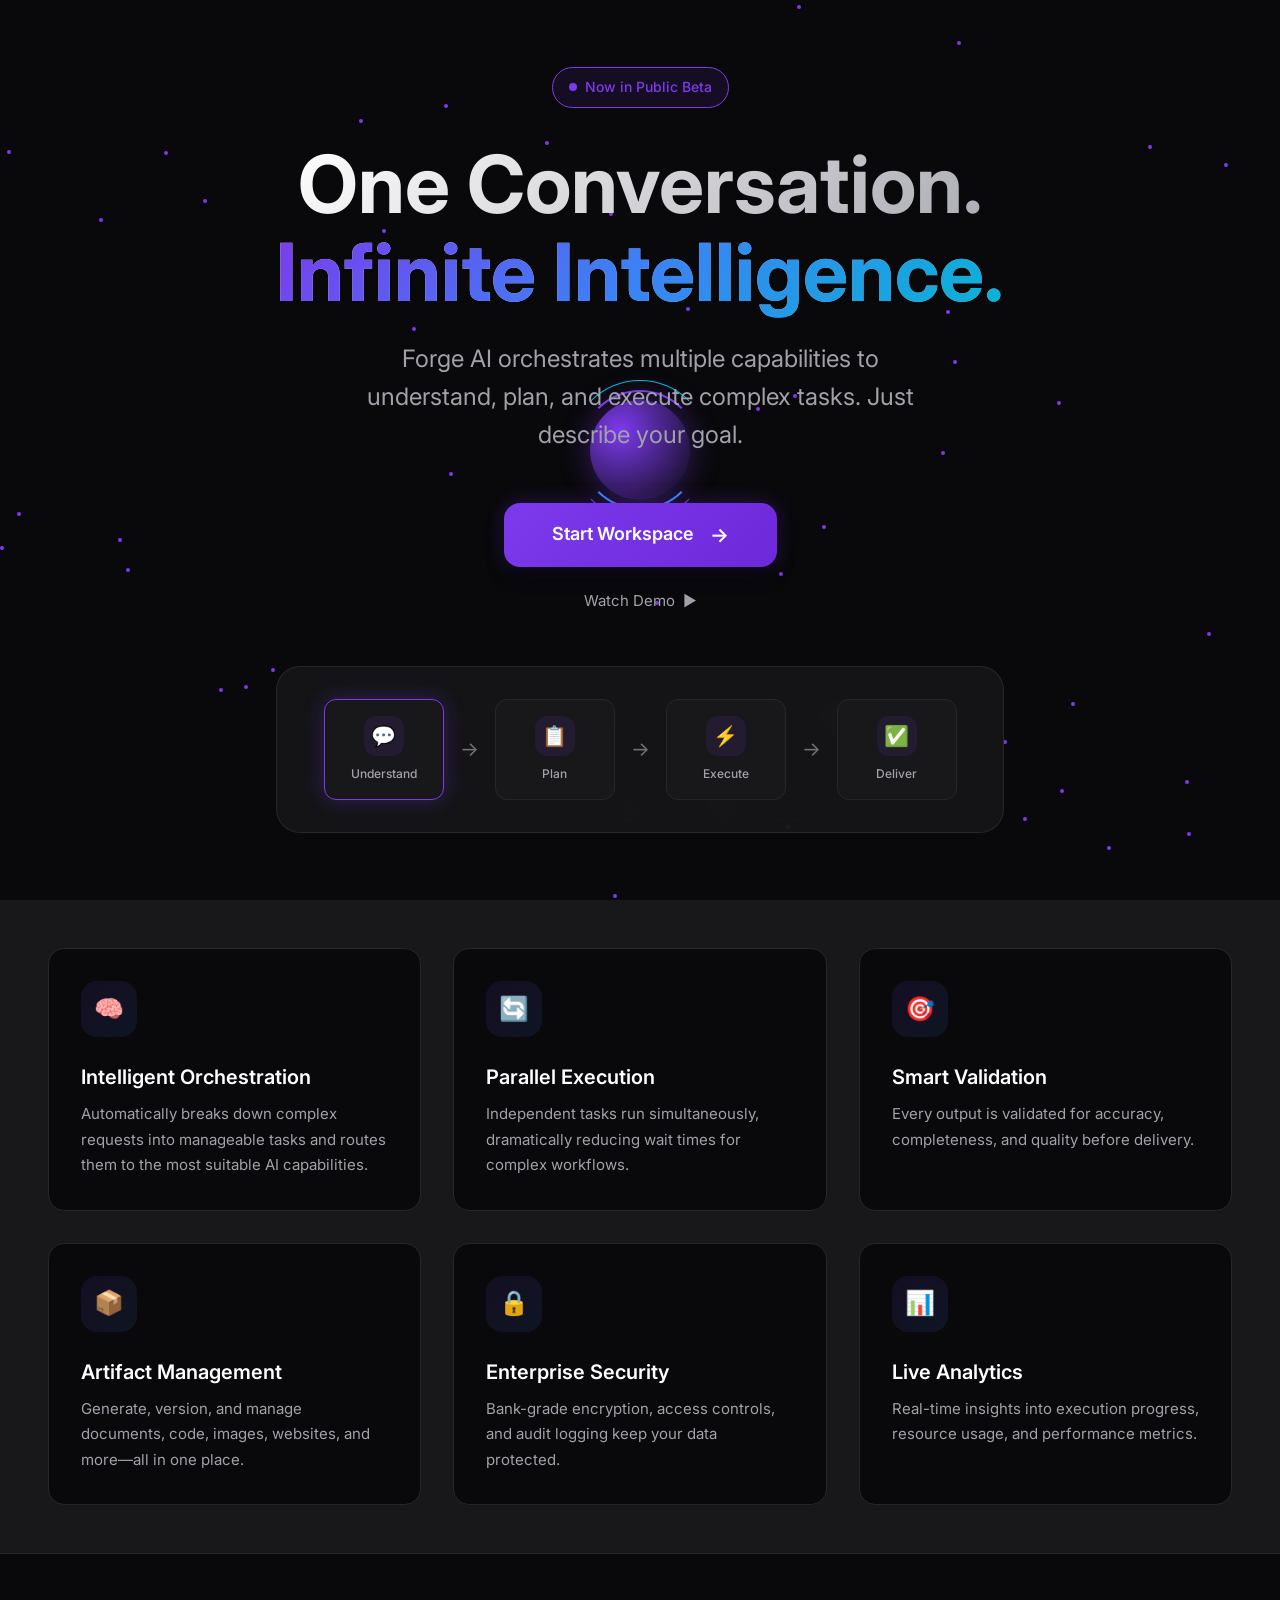
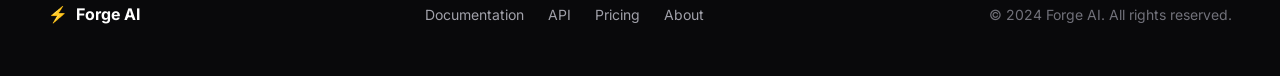
==== index.html @ 8b19b22b "**Initialize Forge AI Frontend Architecture** * Set up complete frontend architecture with modular C" ====
<!DOCTYPE html>
<html lang="en">
<head>
    <meta charset="UTF-8">
    <meta name="viewport" content="width=device-width, initial-scale=1.0">
    <title>Forge AI - One Conversation. Infinite Intelligence.</title>
    <link rel="preconnect" href="https://fonts.googleapis.com">
    <link rel="preconnect" href="https://fonts.gstatic.com" crossorigin>
    <link href="https://fonts.googleapis.com/css2?family=Inter:wght@400;500;600;700&family=JetBrains+Mono:wght@400;500&display=swap" rel="stylesheet">
    <link rel="stylesheet" href="assets/css/variables.css">
    <link rel="stylesheet" href="assets/css/reset.css">
    <link rel="stylesheet" href="assets/css/layout.css">
    <link rel="stylesheet" href="assets/css/animations.css">
    <link rel="stylesheet" href="assets/css/themes.css">
    <style>
        /* Landing Page Specific Styles */
        .landing-page {
            min-height: 100vh;
            overflow-x: hidden;
        }

        /* Hero Section */
        .hero {
            position: relative;
            min-height: 100vh;
            display: flex;
            flex-direction: column;
            align-items: center;
            justify-content: center;
            padding: var(--spacing-2xl);
            text-align: center;
        }

        .hero-bg {
            position: absolute;
            inset: 0;
            overflow: hidden;
            pointer-events: none;
        }

        .hero-particles {
            position: absolute;
            inset: 0;
        }

        .hero-orb {
            position: absolute;
            top: 50%;
            left: 50%;
            transform: translate(-50%, -50%);
        }

        .hero-content {
            position: relative;
            z-index: 10;
            max-width: 900px;
        }

        .hero-badge {
            display: inline-flex;
            align-items: center;
            gap: var(--spacing-sm);
            padding: var(--spacing-sm) var(--spacing-md);
            background: var(--primary-light);
            border: 1px solid var(--primary);
            border-radius: var(--radius-full);
            font-size: 0.875rem;
            font-weight: 500;
            color: var(--primary);
            margin-bottom: var(--spacing-xl);
            animation: fadeInDown var(--transition-slow) ease;
        }

        .hero-badge-dot {
            width: 8px;
            height: 8px;
            border-radius: var(--radius-full);
            background: var(--primary);
            animation: pulse 2s infinite;
        }

        .hero-title {
            font-size: clamp(2.5rem, 8vw, 5rem);
            font-weight: 700;
            line-height: 1.1;
            margin-bottom: var(--spacing-lg);
            background: linear-gradient(135deg, var(--text-primary) 0%, var(--text-secondary) 100%);
            -webkit-background-clip: text;
            -webkit-text-fill-color: transparent;
            background-clip: text;
            animation: fadeInUp var(--transition-slow) ease 0.2s backwards;
        }

        .hero-title-highlight {
            background: linear-gradient(135deg, var(--primary), var(--secondary), var(--accent));
            -webkit-background-clip: text;
            -webkit-text-fill-color: transparent;
            background-clip: text;
        }

        .hero-subtitle {
            font-size: clamp(1.125rem, 2vw, 1.5rem);
            color: var(--text-secondary);
            max-width: 600px;
            margin: 0 auto var(--spacing-2xl);
            animation: fadeInUp var(--transition-slow) ease 0.4s backwards;
        }

        .hero-cta {
            display: flex;
            flex-direction: column;
            align-items: center;
            gap: var(--spacing-md);
            animation: fadeInUp var(--transition-slow) ease 0.6s backwards;
        }

        .btn-hero {
            display: flex;
            align-items: center;
            gap: var(--spacing-md);
            padding: var(--spacing-md) var(--spacing-2xl);
            background: linear-gradient(135deg, var(--primary), var(--primary-hover));
            color: var(--text-primary);
            border-radius: var(--radius-xl);
            font-size: 1.125rem;
            font-weight: 600;
            transition: all var(--transition-base);
            box-shadow: var(--shadow-lg), var(--shadow-glow);
        }

        .btn-hero:hover {
            transform: translateY(-4px);
            box-shadow: var(--shadow-xl), 0 0 40px rgba(124, 58, 237, 0.5);
        }

        .btn-hero-icon {
            font-size: 1.25rem;
        }

        .btn-secondary-hero {
            display: flex;
            align-items: center;
            gap: var(--spacing-sm);
            padding: var(--spacing-sm) var(--spacing-lg);
            color: var(--text-secondary);
            font-size: 0.9375rem;
            transition: color var(--transition-fast);
        }

        .btn-secondary-hero:hover {
            color: var(--text-primary);
        }

        /* Orchestration Animation */
        .orchestration-demo {
            margin-top: var(--spacing-2xl);
            padding: var(--spacing-xl);
            background: var(--glass-bg);
            backdrop-filter: var(--glass-blur);
            border: 1px solid var(--glass-border);
            border-radius: var(--radius-2xl, 24px);
            animation: fadeInUp var(--transition-slow) ease 0.8s backwards;
        }

        .orchestration-steps {
            display: flex;
            align-items: center;
            justify-content: center;
            gap: var(--spacing-md);
            flex-wrap: wrap;
        }

        .orchestration-step {
            display: flex;
            flex-direction: column;
            align-items: center;
            gap: var(--spacing-sm);
            padding: var(--spacing-md) var(--spacing-lg);
            background: var(--bg-surface);
            border: 1px solid var(--border-color);
            border-radius: var(--radius-lg);
            min-width: 120px;
            transition: all var(--transition-base);
        }

        .orchestration-step.active {
            border-color: var(--primary);
            box-shadow: var(--shadow-glow);
        }

        .orchestration-step-icon {
            width: 40px;
            height: 40px;
            border-radius: var(--radius-lg);
            background: var(--primary-light);
            display: flex;
            align-items: center;
            justify-content: center;
            font-size: 1.25rem;
            color: var(--primary);
        }

        .orchestration-step-label {
            font-size: 0.75rem;
            font-weight: 500;
            color: var(--text-secondary);
        }

        .orchestration-arrow {
            color: var(--text-tertiary);
            font-size: 1.25rem;
        }

        /* Features Section */
        .features {
            padding: var(--spacing-2xl);
            background: var(--bg-surface);
        }

        .features-grid {
            max-width: 1400px;
            margin: 0 auto;
            display: grid;
            grid-template-columns: repeat(auto-fit, minmax(300px, 1fr));
            gap: var(--spacing-xl);
        }

        .feature-card {
            padding: var(--spacing-xl);
            background: var(--bg-primary);
            border: 1px solid var(--border-color);
            border-radius: var(--radius-xl);
            transition: all var(--transition-base);
        }

        .feature-card:hover {
            border-color: var(--primary);
            box-shadow: var(--shadow-glow);
            transform: translateY(-4px);
        }

        .feature-icon {
            width: 56px;
            height: 56px;
            border-radius: var(--radius-xl);
            background: linear-gradient(135deg, var(--primary-light), var(--secondary-light));
            display: flex;
            align-items: center;
            justify-content: center;
            font-size: 1.5rem;
            margin-bottom: var(--spacing-lg);
        }

        .feature-title {
            font-size: 1.25rem;
            font-weight: 600;
            color: var(--text-primary);
            margin-bottom: var(--spacing-sm);
        }

        .feature-desc {
            font-size: 0.9375rem;
            color: var(--text-secondary);
            line-height: 1.7;
        }

        /* Footer */
        .footer {
            padding: var(--spacing-2xl);
            border-top: 1px solid var(--border-color);
        }

        .footer-content {
            max-width: 1400px;
            margin: 0 auto;
            display: flex;
            align-items: center;
            justify-content: space-between;
        }

        .footer-logo {
            display: flex;
            align-items: center;
            gap: var(--spacing-sm);
            font-weight: 700;
            color: var(--text-primary);
        }

        .footer-links {
            display: flex;
            gap: var(--spacing-lg);
        }

        .footer-link {
            font-size: 0.875rem;
            color: var(--text-secondary);
            transition: color var(--transition-fast);
        }

        .footer-link:hover {
            color: var(--primary);
        }

        .footer-copyright {
            font-size: 0.875rem;
            color: var(--text-tertiary);
        }

        /* Responsive */
        @media (max-width: 768px) {
            .orchestration-steps {
                flex-direction: column;
            }

            .orchestration-arrow {
                transform: rotate(90deg);
            }

            .footer-content {
                flex-direction: column;
                gap: var(--spacing-lg);
                text-align: center;
            }
        }
    </style>
</head>
<body class="theme-dark accent-violet">
    <div class="landing-page">
        <!-- Hero Section -->
        <section class="hero">
            <div class="hero-bg">
                <div class="hero-particles" id="particles"></div>
                <div class="hero-orb ai-orb"></div>
            </div>

            <div class="hero-content">
                <div class="hero-badge">
                    <span class="hero-badge-dot"></span>
                    Now in Public Beta
                </div>

                <h1 class="hero-title">
                    One Conversation.<br>
                    <span class="hero-title-highlight">Infinite Intelligence.</span>
                </h1>

                <p class="hero-subtitle">
                    Forge AI orchestrates multiple capabilities to understand, plan, and execute complex tasks. Just describe your goal.
                </p>

                <div class="hero-cta">
                    <a href="workspace.html" class="btn-hero">
                        <span>Start Workspace</span>
                        <span class="btn-hero-icon">→</span>
                    </a>
                    <button class="btn-secondary-hero">
                        <span>Watch Demo</span>
                        <span>▶</span>
                    </button>
                </div>

                <!-- Live Orchestration Animation -->
                <div class="orchestration-demo">
                    <div class="orchestration-steps">
                        <div class="orchestration-step active">
                            <div class="orchestration-step-icon">💬</div>
                            <span class="orchestration-step-label">Understand</span>
                        </div>
                        <span class="orchestration-arrow">→</span>
                        <div class="orchestration-step">
                            <div class="orchestration-step-icon">📋</div>
                            <span class="orchestration-step-label">Plan</span>
                        </div>
                        <span class="orchestration-arrow">→</span>
                        <div class="orchestration-step">
                            <div class="orchestration-step-icon">⚡</div>
                            <span class="orchestration-step-label">Execute</span>
                        </div>
                        <span class="orchestration-arrow">→</span>
                        <div class="orchestration-step">
                            <div class="orchestration-step-icon">✅</div>
                            <span class="orchestration-step-label">Deliver</span>
                        </div>
                    </div>
                </div>
            </div>
        </section>

        <!-- Features Section -->
        <section class="features">
            <div class="features-grid">
                <div class="feature-card">
                    <div class="feature-icon">🧠</div>
                    <h3 class="feature-title">Intelligent Orchestration</h3>
                    <p class="feature-desc">
                        Automatically breaks down complex requests into manageable tasks and routes them to the most suitable AI capabilities.
                    </p>
                </div>

                <div class="feature-card">
                    <div class="feature-icon">🔄</div>
                    <h3 class="feature-title">Parallel Execution</h3>
                    <p class="feature-desc">
                        Independent tasks run simultaneously, dramatically reducing wait times for complex workflows.
                    </p>
                </div>

                <div class="feature-card">
                    <div class="feature-icon">🎯</div>
                    <h3 class="feature-title">Smart Validation</h3>
                    <p class="feature-desc">
                        Every output is validated for accuracy, completeness, and quality before delivery.
                    </p>
                </div>

                <div class="feature-card">
                    <div class="feature-icon">📦</div>
                    <h3 class="feature-title">Artifact Management</h3>
                    <p class="feature-desc">
                        Generate, version, and manage documents, code, images, websites, and more—all in one place.
                    </p>
                </div>

                <div class="feature-card">
                    <div class="feature-icon">🔒</div>
                    <h3 class="feature-title">Enterprise Security</h3>
                    <p class="feature-desc">
                        Bank-grade encryption, access controls, and audit logging keep your data protected.
                    </p>
                </div>

                <div class="feature-card">
                    <div class="feature-icon">📊</div>
                    <h3 class="feature-title">Live Analytics</h3>
                    <p class="feature-desc">
                        Real-time insights into execution progress, resource usage, and performance metrics.
                    </p>
                </div>
            </div>
        </section>

        <!-- Footer -->
        <footer class="footer">
            <div class="footer-content">
                <div class="footer-logo">
                    <div class="navbar-logo-icon">⚡</div>
                    <span>Forge AI</span>
                </div>
                <div class="footer-links">
                    <a href="#" class="footer-link">Documentation</a>
                    <a href="#" class="footer-link">API</a>
                    <a href="#" class="footer-link">Pricing</a>
                    <a href="#" class="footer-link">About</a>
                </div>
                <p class="footer-copyright">© 2024 Forge AI. All rights reserved.</p>
            </div>
        </footer>
    </div>

    <script src="assets/js/animations.js"></script>
    <script>
        // Initialize particle background
        function initParticles() {
            const container = document.getElementById('particles');
            const particleCount = 50;

            for (let i = 0; i < particleCount; i++) {
                const particle = document.createElement('div');
                particle.className = 'particle';
                particle.style.left = Math.random() * 100 + '%';
                particle.style.top = Math.random() * 100 + '%';
                particle.style.setProperty('--tx', (Math.random() - 0.5) * 200 + 'px');
                particle.style.setProperty('--ty', (Math.random() - 0.5) * 200 + 'px');
                particle.style.animationDelay = Math.random() * 10 + 's';
                particle.style.animationDuration = (10 + Math.random() * 10) + 's';
                container.appendChild(particle);
            }
        }

        // Animate orchestration steps
        function animateOrchestration() {
            const steps = document.querySelectorAll('.orchestration-step');
            let currentIndex = 0;

            setInterval(() => {
                steps.forEach((step, index) => {
                    step.classList.toggle('active', index === currentIndex);
                });
                currentIndex = (currentIndex + 1) % steps.length;
            }, 2000);
        }

        // Initialize on load
        document.addEventListener('DOMContentLoaded', () => {
            initParticles();
            animateOrchestration();
        });
    </script>
</body>
</html>
---- assets/css/variables.css ----
:root {
    /* Theme Colors */
    --bg-primary: #09090B;
    --bg-surface: #18181B;
    --bg-surface-hover: #27272A;
    
    /* Primary Colors */
    --primary: #7C3AED;
    --primary-hover: #6D28D9;
    --primary-light: rgba(124, 58, 237, 0.1);
    
    /* Secondary Colors */
    --secondary: #3B82F6;
    --secondary-hover: #2563EB;
    --secondary-light: rgba(59, 130, 246, 0.1);
    
    /* Accent Colors */
    --accent: #06B6D4;
    --accent-hover: #0891B2;
    --accent-light: rgba(6, 182, 212, 0.1);
    
    /* Status Colors */
    --success: #10B981;
    --success-light: rgba(16, 185, 129, 0.1);
    --warning: #FACC15;
    --warning-light: rgba(250, 204, 21, 0.1);
    --error: #EF4444;
    --error-light: rgba(239, 68, 68, 0.1);
    
    /* Text Colors */
    --text-primary: #FFFFFF;
    --text-secondary: #A1A1AA;
    --text-tertiary: #71717A;
    
    /* Border Colors */
    --border-color: #27272A;
    --border-light: rgba(255, 255, 255, 0.1);
    
    /* Glassmorphism */
    --glass-bg: rgba(24, 24, 27, 0.8);
    --glass-border: rgba(255, 255, 255, 0.08);
    --glass-blur: blur(12px);
    
    /* Shadows */
    --shadow-sm: 0 1px 2px rgba(0, 0, 0, 0.3);
    --shadow-md: 0 4px 6px rgba(0, 0, 0, 0.4);
    --shadow-lg: 0 10px 15px rgba(0, 0, 0, 0.5);
    --shadow-xl: 0 20px 25px rgba(0, 0, 0, 0.6);
    --shadow-glow: 0 0 20px rgba(124, 58, 237, 0.3);
    
    /* Spacing */
    --spacing-xs: 4px;
    --spacing-sm: 8px;
    --spacing-md: 16px;
    --spacing-lg: 24px;
    --spacing-xl: 32px;
    --spacing-2xl: 48px;
    
    /* Border Radius */
    --radius-sm: 4px;
    --radius-md: 8px;
    --radius-lg: 12px;
    --radius-xl: 16px;
    --radius-full: 9999px;
    
    /* Transitions */
    --transition-fast: 150ms ease;
    --transition-base: 250ms ease;
    --transition-slow: 400ms ease;
    
    /* Z-index layers */
    --z-dropdown: 100;
    --z-sticky: 200;
    --z-modal: 300;
    --z-tooltip: 400;
    --z-notification: 500;
}
---- assets/css/layout.css ----
/* Layout Utilities */

.container {
    max-width: 1400px;
    margin: 0 auto;
    padding: 0 var(--spacing-lg);
}

.container-fluid {
    width: 100%;
    padding: 0 var(--spacing-lg);
}

/* Flexbox Utilities */
.flex {
    display: flex;
}

.flex-col {
    flex-direction: column;
}

.flex-row {
    flex-direction: row;
}

.items-center {
    align-items: center;
}

.items-start {
    align-items: flex-start;
}

.items-end {
    align-items: flex-end;
}

.justify-center {
    justify-content: center;
}

.justify-between {
    justify-content: space-between;
}

.justify-start {
    justify-content: flex-start;
}

.justify-end {
    justify-content: flex-end;
}

.gap-sm {
    gap: var(--spacing-sm);
}

.gap-md {
    gap: var(--spacing-md);
}

.gap-lg {
    gap: var(--spacing-lg);
}

.gap-xl {
    gap: var(--spacing-xl);
}

/* Grid Utilities */
.grid {
    display: grid;
}

.grid-cols-2 {
    grid-template-columns: repeat(2, 1fr);
}

.grid-cols-3 {
    grid-template-columns: repeat(3, 1fr);
}

.grid-cols-4 {
    grid-template-columns: repeat(4, 1fr);
}

/* Spacing Utilities */
.p-sm {
    padding: var(--spacing-sm);
}

.p-md {
    padding: var(--spacing-md);
}

.p-lg {
    padding: var(--spacing-lg);
}

.p-xl {
    padding: var(--spacing-xl);
}

.m-sm {
    margin: var(--spacing-sm);
}

.m-md {
    margin: var(--spacing-md);
}

.m-lg {
    margin: var(--spacing-lg);
}

.m-xl {
    margin: var(--spacing-xl);
}

/* Width Utilities */
.w-full {
    width: 100%;
}

.w-auto {
    width: auto;
}

/* Height Utilities */
.h-full {
    height: 100%;
}

.h-screen {
    height: 100vh;
}

/* Text Utilities */
.text-center {
    text-align: center;
}

.text-left {
    text-align: left;
}

.text-right {
    text-align: right;
}

.text-sm {
    font-size: 0.875rem;
}

.text-base {
    font-size: 1rem;
}

.text-lg {
    font-size: 1.125rem;
}

.text-xl {
    font-size: 1.25rem;
}

.text-2xl {
    font-size: 1.5rem;
}

.text-3xl {
    font-size: 2rem;
}

.font-normal {
    font-weight: 400;
}

.font-medium {
    font-weight: 500;
}

.font-semibold {
    font-weight: 600;
}

.font-bold {
    font-weight: 700;
}

/* Color Utilities */
.text-primary {
    color: var(--text-primary);
}

.text-secondary {
    color: var(--text-secondary);
}

.text-tertiary {
    color: var(--text-tertiary);
}

.text-success {
    color: var(--success);
}

.text-warning {
    color: var(--warning);
}

.text-error {
    color: var(--error);
}

/* Background Utilities */
.bg-primary {
    background-color: var(--bg-primary);
}

.bg-surface {
    background-color: var(--bg-surface);
}

.bg-surface-hover {
    background-color: var(--bg-surface-hover);
}

/* Visibility */
.hidden {
    display: none !important;
}

.visible {
    visibility: visible;
}

.invisible {
    visibility: hidden;
}

/* Overflow */
.overflow-hidden {
    overflow: hidden;
}

.overflow-auto {
    overflow: auto;
}

.overflow-scroll {
    overflow: scroll;
}

/* Position */
.relative {
    position: relative;
}

.absolute {
    position: absolute;
}

.fixed {
    position: fixed;
}

.sticky {
    position: sticky;
}

/* Z-index */
.z-10 {
    z-index: 10;
}

.z-20 {
    z-index: 20;
}

.z-30 {
    z-index: 30;
}
---- assets/css/animations.css ----
/* Animations and Keyframes */

/* Fade In */
@keyframes fadeIn {
    from {
        opacity: 0;
    }
    to {
        opacity: 1;
    }
}

.fade-in {
    animation: fadeIn var(--transition-base) ease;
}

/* Fade In Up */
@keyframes fadeInUp {
    from {
        opacity: 0;
        transform: translateY(20px);
    }
    to {
        opacity: 1;
        transform: translateY(0);
    }
}

.fade-in-up {
    animation: fadeInUp var(--transition-slow) ease;
}

/* Fade In Down */
@keyframes fadeInDown {
    from {
        opacity: 0;
        transform: translateY(-20px);
    }
    to {
        opacity: 1;
        transform: translateY(0);
    }
}

.fade-in-down {
    animation: fadeInDown var(--transition-slow) ease;
}

/* Slide In Left */
@keyframes slideInLeft {
    from {
        opacity: 0;
        transform: translateX(-30px);
    }
    to {
        opacity: 1;
        transform: translateX(0);
    }
}

.slide-in-left {
    animation: slideInLeft var(--transition-slow) ease;
}

/* Slide In Right */
@keyframes slideInRight {
    from {
        opacity: 0;
        transform: translateX(30px);
    }
    to {
        opacity: 1;
        transform: translateX(0);
    }
}

.slide-in-right {
    animation: slideInRight var(--transition-slow) ease;
}

/* Scale In */
@keyframes scaleIn {
    from {
        opacity: 0;
        transform: scale(0.9);
    }
    to {
        opacity: 1;
        transform: scale(1);
    }
}

.scale-in {
    animation: scaleIn var(--transition-base) ease;
}

/* Pulse */
@keyframes pulse {
    0%, 100% {
        opacity: 1;
    }
    50% {
        opacity: 0.5;
    }
}

.pulse {
    animation: pulse 2s infinite;
}

/* Glow Pulse */
@keyframes glowPulse {
    0%, 100% {
        box-shadow: 0 0 20px rgba(124, 58, 237, 0.3);
    }
    50% {
        box-shadow: 0 0 40px rgba(124, 58, 237, 0.6);
    }
}

.glow-pulse {
    animation: glowPulse 2s infinite;
}

/* Spin */
@keyframes spin {
    from {
        transform: rotate(0deg);
    }
    to {
        transform: rotate(360deg);
    }
}

.spin {
    animation: spin 1s linear infinite;
}

/* Bounce */
@keyframes bounce {
    0%, 100% {
        transform: translateY(0);
    }
    50% {
        transform: translateY(-10px);
    }
}

.bounce {
    animation: bounce 2s infinite;
}

/* Float */
@keyframes float {
    0%, 100% {
        transform: translateY(0);
    }
    50% {
        transform: translateY(-5px);
    }
}

.float {
    animation: float 3s ease-in-out infinite;
}

/* Shimmer */
@keyframes shimmer {
    0% {
        background-position: -200% 0;
    }
    100% {
        background-position: 200% 0;
    }
}

.shimmer {
    background: linear-gradient(
        90deg,
        var(--bg-surface-hover) 0%,
        var(--bg-surface) 50%,
        var(--bg-surface-hover) 100%
    );
    background-size: 200% 100%;
    animation: shimmer 1.5s infinite;
}

/* Gradient Animation */
@keyframes gradientShift {
    0% {
        background-position: 0% 50%;
    }
    50% {
        background-position: 100% 50%;
    }
    100% {
        background-position: 0% 50%;
    }
}

.gradient-animate {
    background: linear-gradient(
        -45deg,
        var(--primary),
        var(--secondary),
        var(--accent),
        var(--primary)
    );
    background-size: 400% 400%;
    animation: gradientShift 15s ease infinite;
}

/* Particle Background */
@keyframes particleFloat {
    0%, 100% {
        transform: translate(0, 0) rotate(0deg);
        opacity: 0;
    }
    10% {
        opacity: 1;
    }
    90% {
        opacity: 1;
    }
    100% {
        transform: translate(var(--tx, 100px), var(--ty, -100px)) rotate(360deg);
        opacity: 0;
    }
}

.particle {
    position: absolute;
    width: 4px;
    height: 4px;
    border-radius: var(--radius-full);
    background: var(--primary);
    pointer-events: none;
    animation: particleFloat 10s ease-in-out infinite;
}

/* AI Orb Animation */
@keyframes orbRotate {
    from {
        transform: rotate(0deg);
    }
    to {
        transform: rotate(360deg);
    }
}

@keyframes orbPulse {
    0%, 100% {
        box-shadow: 0 0 30px rgba(124, 58, 237, 0.4);
    }
    50% {
        box-shadow: 0 0 60px rgba(124, 58, 237, 0.8);
    }
}

.ai-orb {
    position: relative;
    width: 100px;
    height: 100px;
    border-radius: var(--radius-full);
    background: radial-gradient(circle at 30% 30%, var(--primary), var(--bg-primary));
    box-shadow: 0 0 30px rgba(124, 58, 237, 0.4);
    animation: orbPulse 3s ease-in-out infinite;
}

.ai-orb::before,
.ai-orb::after {
    content: '';
    position: absolute;
    inset: -10px;
    border-radius: var(--radius-full);
    border: 2px solid transparent;
    border-top-color: var(--primary);
    border-bottom-color: var(--secondary);
    animation: orbRotate 4s linear infinite;
}

.ai-orb::after {
    inset: -20px;
    border-width: 1px;
    border-top-color: var(--accent);
    border-bottom-color: var(--primary);
    animation-duration: 6s;
    animation-direction: reverse;
}

/* Typing Effect */
@keyframes typing {
    from {
        width: 0;
    }
    to {
        width: 100%;
    }
}

.typing-effect {
    overflow: hidden;
    white-space: nowrap;
    animation: typing 2s steps(40, end);
}

/* Progress Bar Fill */
@keyframes progressFill {
    from {
        width: 0;
    }
}

.progress-fill {
    animation: progressFill var(--transition-slow) ease forwards;
}

/* Ripple Effect */
@keyframes ripple {
    0% {
        transform: scale(0);
        opacity: 1;
    }
    100% {
        transform: scale(4);
        opacity: 0;
    }
}

.ripple {
    position: absolute;
    border-radius: var(--radius-full);
    background: rgba(124, 58, 237, 0.3);
    animation: ripple 0.6s ease-out;
    pointer-events: none;
}

/* Skeleton Loading */
@keyframes skeleton-loading {
    0% {
        background-position: -200% 0;
    }
    100% {
        background-position: 200% 0;
    }
}

.skeleton {
    background: linear-gradient(
        90deg,
        var(--bg-surface-hover) 25%,
        var(--bg-surface) 50%,
        var(--bg-surface-hover) 75%
    );
    background-size: 200% 100%;
    animation: skeleton-loading 1.5s infinite;
    border-radius: var(--radius-md);
}

/* Hover Lift */
.hover-lift {
    transition: all var(--transition-base);
}

.hover-lift:hover {
    transform: translateY(-4px);
    box-shadow: var(--shadow-xl);
}

/* Glass Card */
.glass-card {
    background: var(--glass-bg);
    backdrop-filter: var(--glass-blur);
    border: 1px solid var(--glass-border);
}

/* Gradient Border */
.gradient-border {
    position: relative;
    background: var(--bg-surface);
    border-radius: var(--radius-lg);
}

.gradient-border::before {
    content: '';
    position: absolute;
    inset: -2px;
    z-index: -1;
    background: linear-gradient(135deg, var(--primary), var(--secondary), var(--accent));
    border-radius: inherit;
}

/* 3D Card Hover */
.card-3d {
    transition: all var(--transition-base);
    transform-style: preserve-3d;
}

.card-3d:hover {
    transform: perspective(1000px) rotateX(5deg) rotateY(-5deg) translateY(-4px);
    box-shadow: var(--shadow-xl);
}
---- assets/css/themes.css ----
/* Theme Styles */

/* Default Dark Theme */
.theme-dark {
    --bg-primary: #09090B;
    --bg-surface: #18181B;
    --bg-surface-hover: #27272A;
    --text-primary: #FFFFFF;
    --text-secondary: #A1A1AA;
    --text-tertiary: #71717A;
    --border-color: #27272A;
}

/* Light Theme */
.theme-light {
    --bg-primary: #FAFAFA;
    --bg-surface: #FFFFFF;
    --bg-surface-hover: #F4F4F5;
    --text-primary: #18181B;
    --text-secondary: #52525B;
    --text-tertiary: #A1A1AA;
    --border-color: #E4E4E7;
    --glass-bg: rgba(255, 255, 255, 0.8);
    --glass-border: rgba(0, 0, 0, 0.08);
}

/* Midnight Theme */
.theme-midnight {
    --bg-primary: #0F172A;
    --bg-surface: #1E293B;
    --bg-surface-hover: #334155;
    --text-primary: #F1F5F9;
    --text-secondary: #94A3B8;
    --text-tertiary: #64748B;
    --border-color: #334155;
}

/* Forest Theme */
.theme-forest {
    --bg-primary: #0C1A12;
    --bg-surface: #1A2F23;
    --bg-surface-hover: #2D4A38;
    --text-primary: #ECFDF5;
    --text-secondary: #A7F3D0;
    --text-tertiary: #6EE7B7;
    --border-color: #2D4A38;
}

/* Ocean Theme */
.theme-ocean {
    --bg-primary: #0C1929;
    --bg-surface: #1A2F4A;
    --bg-surface-hover: #2D4A6E;
    --text-primary: #EFF6FF;
    --text-secondary: #BFDBFE;
    --text-tertiary: #93C5FD;
    --border-color: #2D4A6E;
}

/* Purple Haze Theme */
.theme-purple {
    --bg-primary: #0F0A1A;
    --bg-surface: #1F1435;
    --bg-surface-hover: #332255;
    --text-primary: #F5F3FF;
    --text-secondary: #DDD6FE;
    --text-tertiary: #C4B5FD;
    --border-color: #332255;
}

/* Crimson Theme */
.theme-crimson {
    --bg-primary: #1A0A0F;
    --bg-surface: #35141F;
    --bg-surface-hover: #552233;
    --text-primary: #FFF1F2;
    --text-secondary: #FECDD3;
    --text-tertiary: #FDA4AF;
    --border-color: #552233;
}

/* Amber Theme */
.theme-amber {
    --bg-primary: #1A1405;
    --bg-surface: #352A0A;
    --bg-surface-hover: #554411;
    --text-primary: #FFFBEB;
    --text-secondary: #FEF3C7;
    --text-tertiary: #FDE68A;
    --border-color: #554411;
}

/* Theme Accent Variations */
.accent-violet {
    --primary: #7C3AED;
    --primary-hover: #6D28D9;
    --primary-light: rgba(124, 58, 237, 0.1);
    --secondary: #3B82F6;
    --accent: #06B6D4;
}

.accent-blue {
    --primary: #3B82F6;
    --primary-hover: #2563EB;
    --primary-light: rgba(59, 130, 246, 0.1);
    --secondary: #06B6D4;
    --accent: #10B981;
}

.accent-emerald {
    --primary: #10B981;
    --primary-hover: #059669;
    --primary-light: rgba(16, 185, 129, 0.1);
    --secondary: #3B82F6;
    --accent: #06B6D4;
}

.accent-rose {
    --primary: #F43F5E;
    --primary-hover: #E11D48;
    --primary-light: rgba(244, 63, 94, 0.1);
    --secondary: #FB7185;
    --accent: #FBBF24;
}

.accent-amber {
    --primary: #F59E0B;
    --primary-hover: #D97706;
    --primary-light: rgba(245, 158, 11, 0.1);
    --secondary: #F97316;
    --accent: #EF4444;
}

.accent-cyan {
    --primary: #06B6D4;
    --primary-hover: #0891B2;
    --primary-light: rgba(6, 182, 212, 0.1);
    --secondary: #3B82F6;
    --accent: #7C3AED;
}

/* High Contrast Theme */
.theme-high-contrast {
    --bg-primary: #000000;
    --bg-surface: #1A1A1A;
    --bg-surface-hover: #2A2A2A;
    --text-primary: #FFFFFF;
    --text-secondary: #E5E5E5;
    --text-tertiary: #CCCCCC;
    --border-color: #404040;
    --primary: #00FFFF;
    --secondary: #FF00FF;
    --accent: #FFFF00;
}

/* Compact Theme */
.theme-compact {
    --spacing-xs: 2px;
    --spacing-sm: 4px;
    --spacing-md: 8px;
    --spacing-lg: 12px;
    --spacing-xl: 16px;
    --spacing-2xl: 24px;
    --radius-sm: 2px;
    --radius-md: 4px;
    --radius-lg: 6px;
    --radius-xl: 8px;
}

/* Comfortable Theme */
.theme-comfortable {
    --spacing-xs: 6px;
    --spacing-sm: 12px;
    --spacing-md: 20px;
    --spacing-lg: 28px;
    --spacing-xl: 36px;
    --spacing-2xl: 56px;
    --radius-sm: 6px;
    --radius-md: 10px;
    --radius-lg: 14px;
    --radius-xl: 20px;
}

/* Glassmorphism Intensity */
.glass-minimal {
    --glass-bg: rgba(24, 24, 27, 0.5);
    --glass-blur: blur(4px);
    --glass-border: rgba(255, 255, 255, 0.05);
}

.glass-medium {
    --glass-bg: rgba(24, 24, 27, 0.8);
    --glass-blur: blur(12px);
    --glass-border: rgba(255, 255, 255, 0.08);
}

.glass-strong {
    --glass-bg: rgba(24, 24, 27, 0.95);
    --glass-blur: blur(20px);
    --glass-border: rgba(255, 255, 255, 0.12);
}

/* Animation Speed */
.animation-fast {
    --transition-fast: 100ms ease;
    --transition-base: 150ms ease;
    --transition-slow: 250ms ease;
}

.animation-normal {
    --transition-fast: 150ms ease;
    --transition-base: 250ms ease;
    --transition-slow: 400ms ease;
}

.animation-slow {
    --transition-fast: 250ms ease;
    --transition-base: 400ms ease;
    --transition-slow: 600ms ease;
}

/* Font Size Scale */
.font-scale-small {
    font-size: 14px;
}

.font-scale-medium {
    font-size: 16px;
}

.font-scale-large {
    font-size: 18px;
}

/* Shadow Intensity */
.shadow-minimal {
    --shadow-sm: 0 1px 1px rgba(0, 0, 0, 0.2);
    --shadow-md: 0 2px 3px rgba(0, 0, 0, 0.3);
    --shadow-lg: 0 4px 6px rgba(0, 0, 0, 0.4);
    --shadow-xl: 0 8px 10px rgba(0, 0, 0, 0.5);
    --shadow-glow: 0 0 10px rgba(124, 58, 237, 0.2);
}

.shadow-normal {
    --shadow-sm: 0 1px 2px rgba(0, 0, 0, 0.3);
    --shadow-md: 0 4px 6px rgba(0, 0, 0, 0.4);
    --shadow-lg: 0 10px 15px rgba(0, 0, 0, 0.5);
    --shadow-xl: 0 20px 25px rgba(0, 0, 0, 0.6);
    --shadow-glow: 0 0 20px rgba(124, 58, 237, 0.3);
}

.shadow-dramatic {
    --shadow-sm: 0 2px 4px rgba(0, 0, 0, 0.4);
    --shadow-md: 0 8px 12px rgba(0, 0, 0, 0.5);
    --shadow-lg: 0 16px 24px rgba(0, 0, 0, 0.6);
    --shadow-xl: 0 32px 40px rgba(0, 0, 0, 0.7);
    --shadow-glow: 0 0 40px rgba(124, 58, 237, 0.5);
}

/* Focus Ring Styles */
.focus-ring-default {
    /* Uses primary color from theme */
}

.focus-ring-offset {
    --focus-offset: 2px;
}

.focus-ring-thick {
    --focus-width: 4px;
}

.focus-ring-thin {
    --focus-width: 1px;
}

/* Border Radius Presets */
.radius-none {
    --radius-sm: 0;
    --radius-md: 0;
    --radius-lg: 0;
    --radius-xl: 0;
    --radius-full: 0;
}

.radius-sm {
    --radius-sm: 2px;
    --radius-md: 4px;
    --radius-lg: 6px;
    --radius-xl: 8px;
}

.radius-md {
    --radius-sm: 4px;
    --radius-md: 8px;
    --radius-lg: 12px;
    --radius-xl: 16px;
}

.radius-lg {
    --radius-sm: 6px;
    --radius-md: 12px;
    --radius-lg: 18px;
    --radius-xl: 24px;
}

.radius-full {
    --radius-sm: 9999px;
    --radius-md: 9999px;
    --radius-lg: 9999px;
    --radius-xl: 9999px;
}
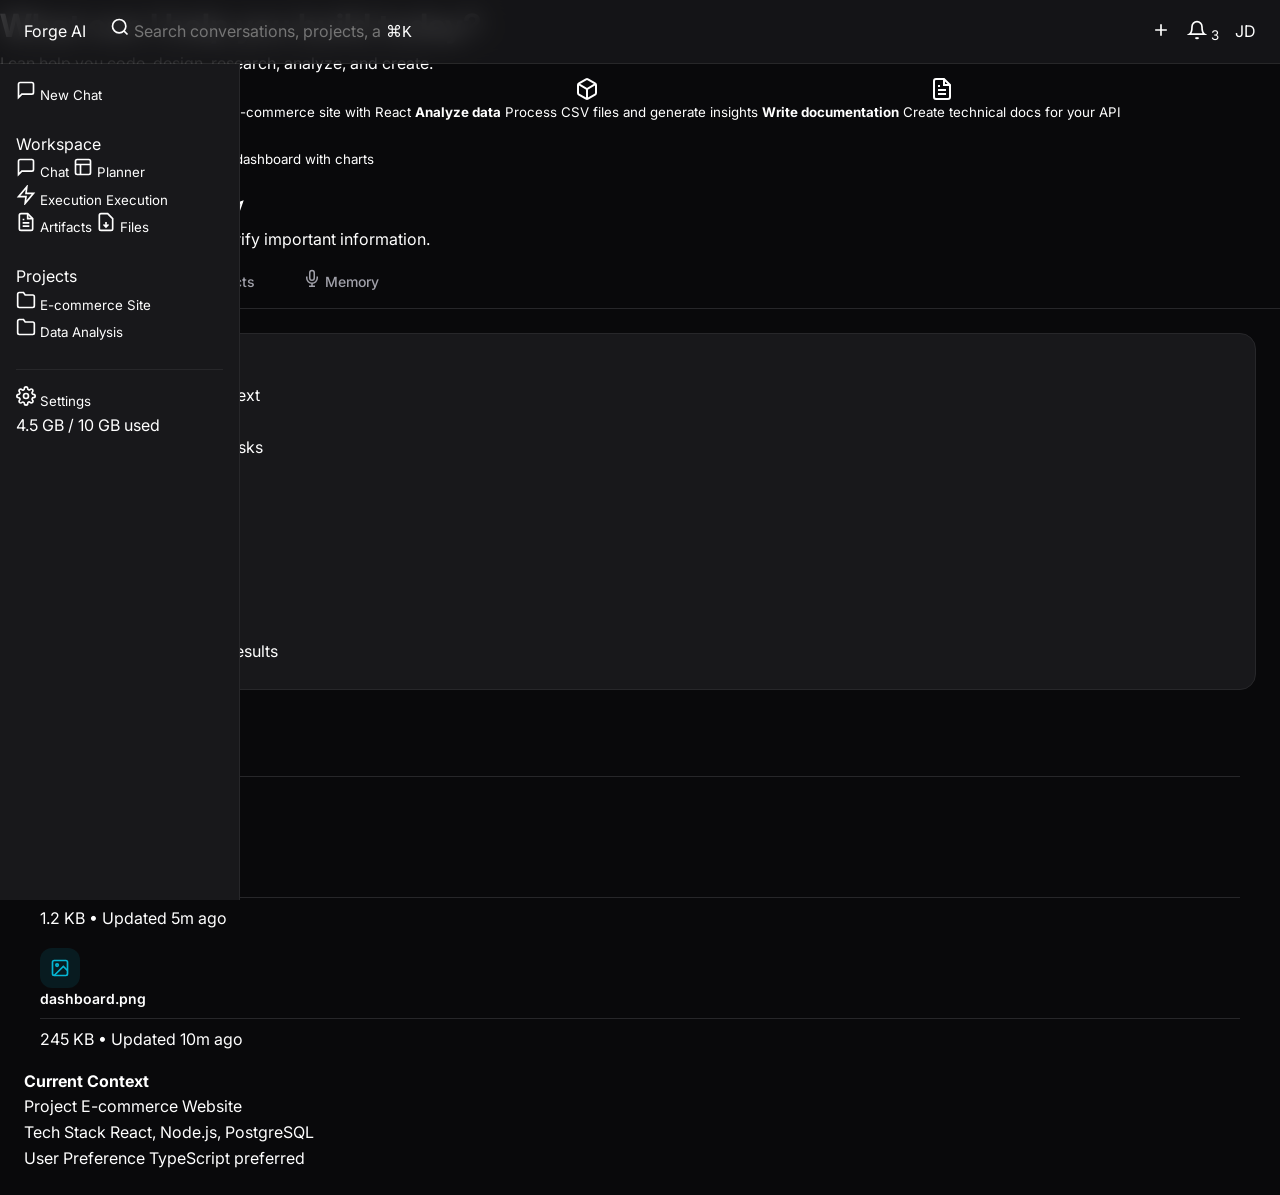
==== commit 9a0aa042: "update branch" ====
--- a/index.html
+++ b/index.html
@@ -3,498 +3,403 @@
 <head>
     <meta charset="UTF-8">
     <meta name="viewport" content="width=device-width, initial-scale=1.0">
-    <title>Forge AI - One Conversation. Infinite Intelligence.</title>
+    <title>Forge AI - Intelligent Workspace</title>
+    <link rel="stylesheet" href="/assets/css/variables.css">
+    <link rel="stylesheet" href="/assets/css/reset.css">
+    <link rel="stylesheet" href="/assets/css/layout.css">
+    <link rel="stylesheet" href="/assets/css/navbar.css">
+    <link rel="stylesheet" href="/assets/css/sidebar.css">
+    <link rel="stylesheet" href="/assets/css/workspace.css">
+    <link rel="stylesheet" href="/assets/css/chat.css">
+    <link rel="stylesheet" href="/assets/css/planner.css">
+    <link rel="stylesheet" href="/assets/css/artifacts.css">
+    <link rel="stylesheet" href="/assets/css/animations.css">
+    <link rel="stylesheet" href="/assets/css/responsive.css">
+    <link rel="stylesheet" href="/assets/css/themes.css">
     <link rel="preconnect" href="https://fonts.googleapis.com">
     <link rel="preconnect" href="https://fonts.gstatic.com" crossorigin>
-    <link href="https://fonts.googleapis.com/css2?family=Inter:wght@400;500;600;700&family=JetBrains+Mono:wght@400;500&display=swap" rel="stylesheet">
-    <link rel="stylesheet" href="assets/css/variables.css">
-    <link rel="stylesheet" href="assets/css/reset.css">
-    <link rel="stylesheet" href="assets/css/layout.css">
-    <link rel="stylesheet" href="assets/css/animations.css">
-    <link rel="stylesheet" href="assets/css/themes.css">
-    <style>
-        /* Landing Page Specific Styles */
-        .landing-page {
-            min-height: 100vh;
-            overflow-x: hidden;
-        }
-
-        /* Hero Section */
-        .hero {
-            position: relative;
-            min-height: 100vh;
-            display: flex;
-            flex-direction: column;
-            align-items: center;
-            justify-content: center;
-            padding: var(--spacing-2xl);
-            text-align: center;
-        }
-
-        .hero-bg {
-            position: absolute;
-            inset: 0;
-            overflow: hidden;
-            pointer-events: none;
-        }
-
-        .hero-particles {
-            position: absolute;
-            inset: 0;
-        }
-
-        .hero-orb {
-            position: absolute;
-            top: 50%;
-            left: 50%;
-            transform: translate(-50%, -50%);
-        }
-
-        .hero-content {
-            position: relative;
-            z-index: 10;
-            max-width: 900px;
-        }
-
-        .hero-badge {
-            display: inline-flex;
-            align-items: center;
-            gap: var(--spacing-sm);
-            padding: var(--spacing-sm) var(--spacing-md);
-            background: var(--primary-light);
-            border: 1px solid var(--primary);
-            border-radius: var(--radius-full);
-            font-size: 0.875rem;
-            font-weight: 500;
-            color: var(--primary);
-            margin-bottom: var(--spacing-xl);
-            animation: fadeInDown var(--transition-slow) ease;
-        }
-
-        .hero-badge-dot {
-            width: 8px;
-            height: 8px;
-            border-radius: var(--radius-full);
-            background: var(--primary);
-            animation: pulse 2s infinite;
-        }
-
-        .hero-title {
-            font-size: clamp(2.5rem, 8vw, 5rem);
-            font-weight: 700;
-            line-height: 1.1;
-            margin-bottom: var(--spacing-lg);
-            background: linear-gradient(135deg, var(--text-primary) 0%, var(--text-secondary) 100%);
-            -webkit-background-clip: text;
-            -webkit-text-fill-color: transparent;
-            background-clip: text;
-            animation: fadeInUp var(--transition-slow) ease 0.2s backwards;
-        }
-
-        .hero-title-highlight {
-            background: linear-gradient(135deg, var(--primary), var(--secondary), var(--accent));
-            -webkit-background-clip: text;
-            -webkit-text-fill-color: transparent;
-            background-clip: text;
-        }
-
-        .hero-subtitle {
-            font-size: clamp(1.125rem, 2vw, 1.5rem);
-            color: var(--text-secondary);
-            max-width: 600px;
-            margin: 0 auto var(--spacing-2xl);
-            animation: fadeInUp var(--transition-slow) ease 0.4s backwards;
-        }
-
-        .hero-cta {
-            display: flex;
-            flex-direction: column;
-            align-items: center;
-            gap: var(--spacing-md);
-            animation: fadeInUp var(--transition-slow) ease 0.6s backwards;
-        }
-
-        .btn-hero {
-            display: flex;
-            align-items: center;
-            gap: var(--spacing-md);
-            padding: var(--spacing-md) var(--spacing-2xl);
-            background: linear-gradient(135deg, var(--primary), var(--primary-hover));
-            color: var(--text-primary);
-            border-radius: var(--radius-xl);
-            font-size: 1.125rem;
-            font-weight: 600;
-            transition: all var(--transition-base);
-            box-shadow: var(--shadow-lg), var(--shadow-glow);
-        }
-
-        .btn-hero:hover {
-            transform: translateY(-4px);
-            box-shadow: var(--shadow-xl), 0 0 40px rgba(124, 58, 237, 0.5);
-        }
-
-        .btn-hero-icon {
-            font-size: 1.25rem;
-        }
-
-        .btn-secondary-hero {
-            display: flex;
-            align-items: center;
-            gap: var(--spacing-sm);
-            padding: var(--spacing-sm) var(--spacing-lg);
-            color: var(--text-secondary);
-            font-size: 0.9375rem;
-            transition: color var(--transition-fast);
-        }
-
-        .btn-secondary-hero:hover {
-            color: var(--text-primary);
-        }
-
-        /* Orchestration Animation */
-        .orchestration-demo {
-            margin-top: var(--spacing-2xl);
-            padding: var(--spacing-xl);
-            background: var(--glass-bg);
-            backdrop-filter: var(--glass-blur);
-            border: 1px solid var(--glass-border);
-            border-radius: var(--radius-2xl, 24px);
-            animation: fadeInUp var(--transition-slow) ease 0.8s backwards;
-        }
-
-        .orchestration-steps {
-            display: flex;
-            align-items: center;
-            justify-content: center;
-            gap: var(--spacing-md);
-            flex-wrap: wrap;
-        }
-
-        .orchestration-step {
-            display: flex;
-            flex-direction: column;
-            align-items: center;
-            gap: var(--spacing-sm);
-            padding: var(--spacing-md) var(--spacing-lg);
-            background: var(--bg-surface);
-            border: 1px solid var(--border-color);
-            border-radius: var(--radius-lg);
-            min-width: 120px;
-            transition: all var(--transition-base);
-        }
-
-        .orchestration-step.active {
-            border-color: var(--primary);
-            box-shadow: var(--shadow-glow);
-        }
-
-        .orchestration-step-icon {
-            width: 40px;
-            height: 40px;
-            border-radius: var(--radius-lg);
-            background: var(--primary-light);
-            display: flex;
-            align-items: center;
-            justify-content: center;
-            font-size: 1.25rem;
-            color: var(--primary);
-        }
-
-        .orchestration-step-label {
-            font-size: 0.75rem;
-            font-weight: 500;
-            color: var(--text-secondary);
-        }
-
-        .orchestration-arrow {
-            color: var(--text-tertiary);
-            font-size: 1.25rem;
-        }
-
-        /* Features Section */
-        .features {
-            padding: var(--spacing-2xl);
-            background: var(--bg-surface);
-        }
-
-        .features-grid {
-            max-width: 1400px;
-            margin: 0 auto;
-            display: grid;
-            grid-template-columns: repeat(auto-fit, minmax(300px, 1fr));
-            gap: var(--spacing-xl);
-        }
-
-        .feature-card {
-            padding: var(--spacing-xl);
-            background: var(--bg-primary);
-            border: 1px solid var(--border-color);
-            border-radius: var(--radius-xl);
-            transition: all var(--transition-base);
-        }
-
-        .feature-card:hover {
-            border-color: var(--primary);
-            box-shadow: var(--shadow-glow);
-            transform: translateY(-4px);
-        }
-
-        .feature-icon {
-            width: 56px;
-            height: 56px;
-            border-radius: var(--radius-xl);
-            background: linear-gradient(135deg, var(--primary-light), var(--secondary-light));
-            display: flex;
-            align-items: center;
-            justify-content: center;
-            font-size: 1.5rem;
-            margin-bottom: var(--spacing-lg);
-        }
-
-        .feature-title {
-            font-size: 1.25rem;
-            font-weight: 600;
-            color: var(--text-primary);
-            margin-bottom: var(--spacing-sm);
-        }
-
-        .feature-desc {
-            font-size: 0.9375rem;
-            color: var(--text-secondary);
-            line-height: 1.7;
-        }
-
-        /* Footer */
-        .footer {
-            padding: var(--spacing-2xl);
-            border-top: 1px solid var(--border-color);
-        }
-
-        .footer-content {
-            max-width: 1400px;
-            margin: 0 auto;
-            display: flex;
-            align-items: center;
-            justify-content: space-between;
-        }
-
-        .footer-logo {
-            display: flex;
-            align-items: center;
-            gap: var(--spacing-sm);
-            font-weight: 700;
-            color: var(--text-primary);
-        }
-
-        .footer-links {
-            display: flex;
-            gap: var(--spacing-lg);
-        }
-
-        .footer-link {
-            font-size: 0.875rem;
-            color: var(--text-secondary);
-            transition: color var(--transition-fast);
-        }
-
-        .footer-link:hover {
-            color: var(--primary);
-        }
-
-        .footer-copyright {
-            font-size: 0.875rem;
-            color: var(--text-tertiary);
-        }
-
-        /* Responsive */
-        @media (max-width: 768px) {
-            .orchestration-steps {
-                flex-direction: column;
-            }
-
-            .orchestration-arrow {
-                transform: rotate(90deg);
-            }
-
-            .footer-content {
-                flex-direction: column;
-                gap: var(--spacing-lg);
-                text-align: center;
-            }
-        }
-    </style>
+    <link href="https://fonts.googleapis.com/css2?family=Inter:wght@300;400;500;600;700&display=swap" rel="stylesheet">
 </head>
-<body class="theme-dark accent-violet">
-    <div class="landing-page">
-        <!-- Hero Section -->
-        <section class="hero">
-            <div class="hero-bg">
-                <div class="hero-particles" id="particles"></div>
-                <div class="hero-orb ai-orb"></div>
-            </div>
-
-            <div class="hero-content">
-                <div class="hero-badge">
-                    <span class="hero-badge-dot"></span>
-                    Now in Public Beta
-                </div>
-
-                <h1 class="hero-title">
-                    One Conversation.<br>
-                    <span class="hero-title-highlight">Infinite Intelligence.</span>
-                </h1>
-
-                <p class="hero-subtitle">
-                    Forge AI orchestrates multiple capabilities to understand, plan, and execute complex tasks. Just describe your goal.
-                </p>
-
-                <div class="hero-cta">
-                    <a href="workspace.html" class="btn-hero">
-                        <span>Start Workspace</span>
-                        <span class="btn-hero-icon">→</span>
-                    </a>
-                    <button class="btn-secondary-hero">
-                        <span>Watch Demo</span>
-                        <span>▶</span>
-                    </button>
-                </div>
-
-                <!-- Live Orchestration Animation -->
-                <div class="orchestration-demo">
-                    <div class="orchestration-steps">
-                        <div class="orchestration-step active">
-                            <div class="orchestration-step-icon">💬</div>
-                            <span class="orchestration-step-label">Understand</span>
-                        </div>
-                        <span class="orchestration-arrow">→</span>
-                        <div class="orchestration-step">
-                            <div class="orchestration-step-icon">📋</div>
-                            <span class="orchestration-step-label">Plan</span>
-                        </div>
-                        <span class="orchestration-arrow">→</span>
-                        <div class="orchestration-step">
-                            <div class="orchestration-step-icon">⚡</div>
-                            <span class="orchestration-step-label">Execute</span>
-                        </div>
-                        <span class="orchestration-arrow">→</span>
-                        <div class="orchestration-step">
-                            <div class="orchestration-step-icon">✅</div>
-                            <span class="orchestration-step-label">Deliver</span>
-                        </div>
-                    </div>
-                </div>
-            </div>
-        </section>
-
-        <!-- Features Section -->
-        <section class="features">
-            <div class="features-grid">
-                <div class="feature-card">
-                    <div class="feature-icon">🧠</div>
-                    <h3 class="feature-title">Intelligent Orchestration</h3>
-                    <p class="feature-desc">
-                        Automatically breaks down complex requests into manageable tasks and routes them to the most suitable AI capabilities.
-                    </p>
-                </div>
-
-                <div class="feature-card">
-                    <div class="feature-icon">🔄</div>
-                    <h3 class="feature-title">Parallel Execution</h3>
-                    <p class="feature-desc">
-                        Independent tasks run simultaneously, dramatically reducing wait times for complex workflows.
-                    </p>
-                </div>
-
-                <div class="feature-card">
-                    <div class="feature-icon">🎯</div>
-                    <h3 class="feature-title">Smart Validation</h3>
-                    <p class="feature-desc">
-                        Every output is validated for accuracy, completeness, and quality before delivery.
-                    </p>
-                </div>
-
-                <div class="feature-card">
-                    <div class="feature-icon">📦</div>
-                    <h3 class="feature-title">Artifact Management</h3>
-                    <p class="feature-desc">
-                        Generate, version, and manage documents, code, images, websites, and more—all in one place.
-                    </p>
-                </div>
-
-                <div class="feature-card">
-                    <div class="feature-icon">🔒</div>
-                    <h3 class="feature-title">Enterprise Security</h3>
-                    <p class="feature-desc">
-                        Bank-grade encryption, access controls, and audit logging keep your data protected.
-                    </p>
-                </div>
-
-                <div class="feature-card">
-                    <div class="feature-icon">📊</div>
-                    <h3 class="feature-title">Live Analytics</h3>
-                    <p class="feature-desc">
-                        Real-time insights into execution progress, resource usage, and performance metrics.
-                    </p>
-                </div>
-            </div>
-        </section>
-
-        <!-- Footer -->
-        <footer class="footer">
-            <div class="footer-content">
-                <div class="footer-logo">
-                    <div class="navbar-logo-icon">⚡</div>
-                    <span>Forge AI</span>
-                </div>
-                <div class="footer-links">
-                    <a href="#" class="footer-link">Documentation</a>
-                    <a href="#" class="footer-link">API</a>
-                    <a href="#" class="footer-link">Pricing</a>
-                    <a href="#" class="footer-link">About</a>
-                </div>
-                <p class="footer-copyright">© 2024 Forge AI. All rights reserved.</p>
-            </div>
-        </footer>
+<body>
+    <!-- Navbar -->
+    <nav class="navbar">
+        <div class="navbar-left">
+            <div class="logo">
+                <div class="ai-orb-small"></div>
+                <span class="logo-text">Forge AI</span>
+            </div>
+            <div class="search-container">
+                <svg class="search-icon" width="20" height="20" viewBox="0 0 24 24" fill="none" stroke="currentColor" stroke-width="2">
+                    <circle cx="11" cy="11" r="8"></circle>
+                    <path d="m21 21-4.35-4.35"></path>
+                </svg>
+                <input type="text" class="search-input" placeholder="Search conversations, projects, artifacts...">
+                <kbd class="shortcut-hint">⌘K</kbd>
+            </div>
+        </div>
+        <div class="navbar-right">
+            <button class="icon-btn" title="New Chat">
+                <svg width="20" height="20" viewBox="0 0 24 24" fill="none" stroke="currentColor" stroke-width="2">
+                    <path d="M12 5v14M5 12h14"></path>
+                </svg>
+            </button>
+            <button class="icon-btn" title="Notifications">
+                <svg width="20" height="20" viewBox="0 0 24 24" fill="none" stroke="currentColor" stroke-width="2">
+                    <path d="M18 8A6 6 0 0 0 6 8c0 7-3 9-3 9h18s-3-2-3-9"></path>
+                    <path d="M13.73 21a2 2 0 0 1-3.46 0"></path>
+                </svg>
+                <span class="notification-badge">3</span>
+            </button>
+            <div class="profile-menu">
+                <div class="avatar">JD</div>
+            </div>
+        </div>
+    </nav>
+
+    <div class="app-container">
+        <!-- Sidebar -->
+        <aside class="sidebar">
+            <div class="sidebar-section">
+                <button class="sidebar-btn primary">
+                    <svg width="20" height="20" viewBox="0 0 24 24" fill="none" stroke="currentColor" stroke-width="2">
+                        <path d="M21 15a2 2 0 0 1-2 2H7l-4 4V5a2 2 0 0 1 2-2h14a2 2 0 0 1 2 2z"></path>
+                    </svg>
+                    New Chat
+                </button>
+            </div>
+
+            <div class="sidebar-section">
+                <div class="sidebar-label">Workspace</div>
+                <button class="sidebar-btn active">
+                    <svg width="20" height="20" viewBox="0 0 24 24" fill="none" stroke="currentColor" stroke-width="2">
+                        <path d="M21 15a2 2 0 0 1-2 2H7l-4 4V5a2 2 0 0 1 2-2h14a2 2 0 0 1 2 2z"></path>
+                    </svg>
+                    Chat
+                </button>
+                <button class="sidebar-btn">
+                    <svg width="20" height="20" viewBox="0 0 24 24" fill="none" stroke="currentColor" stroke-width="2">
+                        <rect x="3" y="3" width="18" height="18" rx="2" ry="2"></rect>
+                        <path d="M3 9h18M9 21V9"></path>
+                    </svg>
+                    Planner
+                </button>
+                <button class="sidebar-btn">
+                    <svg width="20" height="20" viewBox="0 0 24 24" fill="none" stroke="currentColor" stroke-width="2">
+                        <polygon points="13 2 3 14 12 14 11 22 21 10 12 10 13 2"></polygon>
+                    </svg>
+                    Execution
+                </svg>
+                    Execution
+                </button>
+                <button class="sidebar-btn">
+                    <svg width="20" height="20" viewBox="0 0 24 24" fill="none" stroke="currentColor" stroke-width="2">
+                        <path d="M14 2H6a2 2 0 0 0-2 2v16a2 2 0 0 0 2 2h12a2 2 0 0 0 2-2V8z"></path>
+                        <path d="M14 2v6h6M16 13H8M16 17H8M10 9H8"></path>
+                    </svg>
+                    Artifacts
+                </button>
+                <button class="sidebar-btn">
+                    <svg width="20" height="20" viewBox="0 0 24 24" fill="none" stroke="currentColor" stroke-width="2">
+                        <path d="M14 2H6a2 2 0 0 0-2 2v16a2 2 0 0 0 2 2h12a2 2 0 0 0 2-2V8z"></path>
+                        <path d="M12 18v-6M9 15l3 3 3-3"></path>
+                    </svg>
+                    Files
+                </button>
+            </div>
+
+            <div class="sidebar-section">
+                <div class="sidebar-label">Projects</div>
+                <button class="sidebar-btn">
+                    <svg width="20" height="20" viewBox="0 0 24 24" fill="none" stroke="currentColor" stroke-width="2">
+                        <path d="M22 19a2 2 0 0 1-2 2H4a2 2 0 0 1-2-2V5a2 2 0 0 1 2-2h5l2 3h9a2 2 0 0 1 2 2z"></path>
+                    </svg>
+                    E-commerce Site
+                </button>
+                <button class="sidebar-btn">
+                    <svg width="20" height="20" viewBox="0 0 24 24" fill="none" stroke="currentColor" stroke-width="2">
+                        <path d="M22 19a2 2 0 0 1-2 2H4a2 2 0 0 1-2-2V5a2 2 0 0 1 2-2h5l2 3h9a2 2 0 0 1 2 2z"></path>
+                    </svg>
+                    Data Analysis
+                </button>
+            </div>
+
+            <div class="sidebar-section sidebar-footer">
+                <button class="sidebar-btn">
+                    <svg width="20" height="20" viewBox="0 0 24 24" fill="none" stroke="currentColor" stroke-width="2">
+                        <circle cx="12" cy="12" r="3"></circle>
+                        <path d="M19.4 15a1.65 1.65 0 0 0 .33 1.82l.06.06a2 2 0 0 1 0 2.83 2 2 0 0 1-2.83 0l-.06-.06a1.65 1.65 0 0 0-1.82-.33 1.65 1.65 0 0 0-1 1.51V21a2 2 0 0 1-2 2 2 2 0 0 1-2-2v-.09A1.65 1.65 0 0 0 9 19.4a1.65 1.65 0 0 0-1.82.33l-.06.06a2 2 0 0 1-2.83 0 2 2 0 0 1 0-2.83l.06-.06a1.65 1.65 0 0 0 .33-1.82 1.65 1.65 0 0 0-1.51-1H3a2 2 0 0 1-2-2 2 2 0 0 1 2-2h.09A1.65 1.65 0 0 0 4.6 9a1.65 1.65 0 0 0-.33-1.82l-.06-.06a2 2 0 0 1 0-2.83 2 2 0 0 1 2.83 0l.06.06a1.65 1.65 0 0 0 1.82.33H9a1.65 1.65 0 0 0 1-1.51V3a2 2 0 0 1 2-2 2 2 0 0 1 2 2v.09a1.65 1.65 0 0 0 1 1.51 1.65 1.65 0 0 0 1.82-.33l.06-.06a2 2 0 0 1 2.83 0 2 2 0 0 1 0 2.83l-.06.06a1.65 1.65 0 0 0-.33 1.82V9a1.65 1.65 0 0 0 1.51 1H21a2 2 0 0 1 2 2 2 2 0 0 1-2 2h-.09a1.65 1.65 0 0 0-1.51 1z"></path>
+                    </svg>
+                    Settings
+                </button>
+                <div class="storage-info">
+                    <div class="storage-bar">
+                        <div class="storage-used" style="width: 45%"></div>
+                    </div>
+                    <span class="storage-text">4.5 GB / 10 GB used</span>
+                </div>
+            </div>
+        </aside>
+
+        <!-- Main Content -->
+        <main class="main-content">
+            <div class="chat-container">
+                <!-- Welcome State -->
+                <div class="welcome-state" id="welcomeState">
+                    <div class="welcome-logo">
+                        <div class="ai-orb-large"></div>
+                    </div>
+                    <h1 class="welcome-title">What can I help you build today?</h1>
+                    <p class="welcome-subtitle">I can help you code, design, research, analyze, and create.</p>
+                    
+                    <div class="suggestion-grid">
+                        <button class="suggestion-card">
+                            <div class="suggestion-icon">
+                                <svg width="24" height="24" viewBox="0 0 24 24" fill="none" stroke="currentColor" stroke-width="2">
+                                    <path d="M12 19l7-7 3 3-7 7-3-3z"></path>
+                                    <path d="M18 13l-1.5-7.5L2 2l3.5 14.5L13 18l5-5z"></path>
+                                    <path d="M2 2l7.586 7.586"></path>
+                                    <circle cx="11" cy="11" r="2"></circle>
+                                </svg>
+                            </div>
+                            <div class="suggestion-text">
+                                <strong>Build a website</strong>
+                                <span>Create a responsive e-commerce site with React</span>
+                            </div>
+                        </button>
+                        
+                        <button class="suggestion-card">
+                            <div class="suggestion-icon">
+                                <svg width="24" height="24" viewBox="0 0 24 24" fill="none" stroke="currentColor" stroke-width="2">
+                                    <path d="M21 16V8a2 2 0 0 0-1-1.73l-7-4a2 2 0 0 0-2 0l-7 4A2 2 0 0 0 3 8v8a2 2 0 0 0 1 1.73l7 4a2 2 0 0 0 2 0l7-4A2 2 0 0 0 21 16z"></path>
+                                    <polyline points="3.27 6.96 12 12.01 20.73 6.96"></polyline>
+                                    <line x1="12" y1="22.08" x2="12" y2="12"></line>
+                                </svg>
+                            </div>
+                            <div class="suggestion-text">
+                                <strong>Analyze data</strong>
+                                <span>Process CSV files and generate insights</span>
+                            </div>
+                        </button>
+                        
+                        <button class="suggestion-card">
+                            <div class="suggestion-icon">
+                                <svg width="24" height="24" viewBox="0 0 24 24" fill="none" stroke="currentColor" stroke-width="2">
+                                    <path d="M14 2H6a2 2 0 0 0-2 2v16a2 2 0 0 0 2 2h12a2 2 0 0 0 2-2V8z"></path>
+                                    <path d="M14 2v6h6M16 13H8M16 17H8M10 9H8"></path>
+                                </svg>
+                            </div>
+                            <div class="suggestion-text">
+                                <strong>Write documentation</strong>
+                                <span>Create technical docs for your API</span>
+                            </div>
+                        </button>
+                        
+                        <button class="suggestion-card">
+                            <div class="suggestion-icon">
+                                <svg width="24" height="24" viewBox="0 0 24 24" fill="none" stroke="currentColor" stroke-width="2">
+                                    <rect x="3" y="3" width="18" height="18" rx="2" ry="2"></rect>
+                                    <line x1="3" y1="9" x2="21" y2="9"></line>
+                                    <line x1="9" y1="21" x2="9" y2="9"></line>
+                                </svg>
+                            </div>
+                            <div class="suggestion-text">
+                                <strong>Design a dashboard</strong>
+                                <span>Create analytics dashboard with charts</span>
+                            </div>
+                        </button>
+                    </div>
+                </div>
+
+                <!-- Chat Messages -->
+                <div class="chat-messages" id="chatMessages" style="display: none;">
+                    <!-- Messages will be dynamically added here -->
+                </div>
+
+                <!-- Input Area -->
+                <div class="input-area">
+                    <div class="input-container">
+                        <div class="input-actions">
+                            <button class="attach-btn" title="Attach file">
+                                <svg width="20" height="20" viewBox="0 0 24 24" fill="none" stroke="currentColor" stroke-width="2">
+                                    <path d="M21.44 11.05l-9.19 9.19a6 6 0 0 1-8.49-8.49l9.19-9.19a4 4 0 0 1 5.66 5.66l-9.2 9.19a2 2 0 0 1-2.83-2.83l8.49-8.48"></path>
+                                </svg>
+                            </button>
+                            <button class="voice-btn" title="Voice input">
+                                <svg width="20" height="20" viewBox="0 0 24 24" fill="none" stroke="currentColor" stroke-width="2">
+                                    <path d="M12 1a3 3 0 0 0-3 3v8a3 3 0 0 0 6 0V4a3 3 0 0 0-3-3z"></path>
+                                    <path d="M19 10v2a7 7 0 0 1-14 0v-2"></path>
+                                    <line x1="12" y1="19" x2="12" y2="23"></line>
+                                    <line x1="8" y1="23" x2="16" y2="23"></line>
+                                </svg>
+                            </button>
+                            <button class="image-btn" title="Upload image">
+                                <svg width="20" height="20" viewBox="0 0 24 24" fill="none" stroke="currentColor" stroke-width="2">
+                                    <rect x="3" y="3" width="18" height="18" rx="2" ry="2"></rect>
+                                    <circle cx="8.5" cy="8.5" r="1.5"></circle>
+                                    <polyline points="21 15 16 10 5 21"></polyline>
+                                </svg>
+                            </button>
+                        </div>
+                        <textarea 
+                            class="message-input" 
+                            placeholder="Ask anything..." 
+                            rows="1"
+                            id="messageInput"
+                        ></textarea>
+                        <button class="send-btn" id="sendBtn">
+                            <svg width="20" height="20" viewBox="0 0 24 24" fill="none" stroke="currentColor" stroke-width="2">
+                                <line x1="22" y1="2" x2="11" y2="13"></line>
+                                <polygon points="22 2 15 22 11 13 2 9 22 2"></polygon>
+                            </svg>
+                        </button>
+                    </div>
+                    <p class="disclaimer">Forge AI can make mistakes. Verify important information.</p>
+                </div>
+            </div>
+        </main>
+
+        <!-- Right Panel (Execution/Artifacts) -->
+        <aside class="right-panel" id="rightPanel">
+            <div class="panel-tabs">
+                <button class="panel-tab active" data-tab="execution">
+                    <svg width="18" height="18" viewBox="0 0 24 24" fill="none" stroke="currentColor" stroke-width="2">
+                        <polygon points="13 2 3 14 12 14 11 22 21 10 12 10 13 2"></polygon>
+                    </svg>
+                    Execution
+                </button>
+                <button class="panel-tab" data-tab="artifacts">
+                    <svg width="18" height="18" viewBox="0 0 24 24" fill="none" stroke="currentColor" stroke-width="2">
+                        <path d="M14 2H6a2 2 0 0 0-2 2v16a2 2 0 0 0 2 2h12a2 2 0 0 0 2-2V8z"></path>
+                        <path d="M14 2v6h6M16 13H8M16 17H8M10 9H8"></path>
+                    </svg>
+                    Artifacts
+                </button>
+                <button class="panel-tab" data-tab="memory">
+                    <svg width="18" height="18" viewBox="0 0 24 24" fill="none" stroke="currentColor" stroke-width="2">
+                        <path d="M12 2a3 3 0 0 0-3 3v7a3 3 0 0 0 6 0V5a3 3 0 0 0-3-3Z"></path>
+                        <path d="M19 10v2a7 7 0 0 1-14 0v-2"></path>
+                        <line x1="12" y1="19" x2="12" y2="23"></line>
+                        <line x1="8" y1="23" x2="16" y2="23"></line>
+                    </svg>
+                    Memory
+                </button>
+            </div>
+
+            <div class="panel-content">
+                <!-- Execution Tab -->
+                <div class="tab-content active" id="executionTab">
+                    <div class="execution-timeline">
+                        <div class="timeline-item completed">
+                            <div class="timeline-dot"></div>
+                            <div class="timeline-content">
+                                <div class="timeline-title">Understanding Request</div>
+                                <div class="timeline-desc">Analyzing intent and context</div>
+                            </div>
+                        </div>
+                        <div class="timeline-item completed">
+                            <div class="timeline-dot"></div>
+                            <div class="timeline-content">
+                                <div class="timeline-title">Task Decomposition</div>
+                                <div class="timeline-desc">Breaking down into subtasks</div>
+                            </div>
+                        </div>
+                        <div class="timeline-item active">
+                            <div class="timeline-dot"></div>
+                            <div class="timeline-content">
+                                <div class="timeline-title">Planning Execution</div>
+                                <div class="timeline-desc">Creating execution graph</div>
+                            </div>
+                        </div>
+                        <div class="timeline-item pending">
+                            <div class="timeline-dot"></div>
+                            <div class="timeline-content">
+                                <div class="timeline-title">Running Agents</div>
+                                <div class="timeline-desc">Executing parallel tasks</div>
+                            </div>
+                        </div>
+                        <div class="timeline-item pending">
+                            <div class="timeline-dot"></div>
+                            <div class="timeline-content">
+                                <div class="timeline-title">Validation</div>
+                                <div class="timeline-desc">Quality assurance checks</div>
+                            </div>
+                        </div>
+                        <div class="timeline-item pending">
+                            <div class="timeline-dot"></div>
+                            <div class="timeline-content">
+                                <div class="timeline-title">Response Composition</div>
+                                <div class="timeline-desc">Merging and formatting results</div>
+                            </div>
+                        </div>
+                    </div>
+                </div>
+
+                <!-- Artifacts Tab -->
+                <div class="tab-content" id="artifactsTab">
+                    <div class="artifacts-list">
+                        <div class="artifact-item">
+                            <div class="artifact-icon code">
+                                <svg width="20" height="20" viewBox="0 0 24 24" fill="none" stroke="currentColor" stroke-width="2">
+                                    <polyline points="16 18 22 12 16 6"></polyline>
+                                    <polyline points="8 6 2 12 8 18"></polyline>
+                                </svg>
+                            </div>
+                            <div class="artifact-info">
+                                <div class="artifact-name">app.js</div>
+                                <div class="artifact-meta">2.4 KB • Updated 2m ago</div>
+                            </div>
+                        </div>
+                        <div class="artifact-item">
+                            <div class="artifact-icon doc">
+                                <svg width="20" height="20" viewBox="0 0 24 24" fill="none" stroke="currentColor" stroke-width="2">
+                                    <path d="M14 2H6a2 2 0 0 0-2 2v16a2 2 0 0 0 2 2h12a2 2 0 0 0 2-2V8z"></path>
+                                    <path d="M14 2v6h6M16 13H8M16 17H8M10 9H8"></path>
+                                </svg>
+                            </div>
+                            <div class="artifact-info">
+                                <div class="artifact-name">README.md</div>
+                                <div class="artifact-meta">1.2 KB • Updated 5m ago</div>
+                            </div>
+                        </div>
+                        <div class="artifact-item">
+                            <div class="artifact-icon image">
+                                <svg width="20" height="20" viewBox="0 0 24 24" fill="none" stroke="currentColor" stroke-width="2">
+                                    <rect x="3" y="3" width="18" height="18" rx="2" ry="2"></rect>
+                                    <circle cx="8.5" cy="8.5" r="1.5"></circle>
+                                    <polyline points="21 15 16 10 5 21"></polyline>
+                                </svg>
+                            </div>
+                            <div class="artifact-info">
+                                <div class="artifact-name">dashboard.png</div>
+                                <div class="artifact-meta">245 KB • Updated 10m ago</div>
+                            </div>
+                        </div>
+                    </div>
+                </div>
+
+                <!-- Memory Tab -->
+                <div class="tab-content" id="memoryTab">
+                    <div class="memory-section">
+                        <h4>Current Context</h4>
+                        <div class="memory-item">
+                            <span class="memory-tag">Project</span>
+                            <span>E-commerce Website</span>
+                        </div>
+                        <div class="memory-item">
+                            <span class="memory-tag">Tech Stack</span>
+                            <span>React, Node.js, PostgreSQL</span>
+                        </div>
+                        <div class="memory-item">
+                            <span class="memory-tag">User Preference</span>
+                            <span>TypeScript preferred</span>
+                        </div>
+                    </div>
+                </div>
+            </div>
+        </aside>
     </div>
 
-    <script src="assets/js/animations.js"></script>
-    <script>
-        // Initialize particle background
-        function initParticles() {
-            const container = document.getElementById('particles');
-            const particleCount = 50;
-
-            for (let i = 0; i < particleCount; i++) {
-                const particle = document.createElement('div');
-                particle.className = 'particle';
-                particle.style.left = Math.random() * 100 + '%';
-                particle.style.top = Math.random() * 100 + '%';
-                particle.style.setProperty('--tx', (Math.random() - 0.5) * 200 + 'px');
-                particle.style.setProperty('--ty', (Math.random() - 0.5) * 200 + 'px');
-                particle.style.animationDelay = Math.random() * 10 + 's';
-                particle.style.animationDuration = (10 + Math.random() * 10) + 's';
-                container.appendChild(particle);
-            }
-        }
-
-        // Animate orchestration steps
-        function animateOrchestration() {
-            const steps = document.querySelectorAll('.orchestration-step');
-            let currentIndex = 0;
-
-            setInterval(() => {
-                steps.forEach((step, index) => {
-                    step.classList.toggle('active', index === currentIndex);
-                });
-                currentIndex = (currentIndex + 1) % steps.length;
-            }, 2000);
-        }
-
-        // Initialize on load
-        document.addEventListener('DOMContentLoaded', () => {
-            initParticles();
-            animateOrchestration();
-        });
-    </script>
+    <script src="/assets/js/app.js"></script>
+    <script src="/assets/js/animations.js"></script>
 </body>
 </html>
--- a/assets/css/navbar.css
+++ b/assets/css/navbar.css
@@ -0,0 +1,146 @@
+/* Navbar Styles */
+
+.navbar {
+    position: fixed;
+    top: 0;
+    left: 0;
+    right: 0;
+    height: 64px;
+    background: var(--glass-bg);
+    backdrop-filter: var(--glass-blur);
+    border-bottom: 1px solid var(--glass-border);
+    display: flex;
+    align-items: center;
+    justify-content: space-between;
+    padding: 0 var(--spacing-lg);
+    z-index: var(--z-sticky);
+}
+
+.navbar-left {
+    display: flex;
+    align-items: center;
+    gap: var(--spacing-lg);
+}
+
+.navbar-logo {
+    display: flex;
+    align-items: center;
+    gap: var(--spacing-sm);
+    font-size: 1.25rem;
+    font-weight: 700;
+    color: var(--text-primary);
+}
+
+.navbar-logo-icon {
+    width: 32px;
+    height: 32px;
+    background: linear-gradient(135deg, var(--primary), var(--secondary));
+    border-radius: var(--radius-md);
+    display: flex;
+    align-items: center;
+    justify-content: center;
+    font-size: 1.2rem;
+}
+
+.navbar-search {
+    display: flex;
+    align-items: center;
+    background: var(--bg-surface);
+    border: 1px solid var(--border-color);
+    border-radius: var(--radius-lg);
+    padding: var(--spacing-sm) var(--spacing-md);
+    min-width: 300px;
+    transition: all var(--transition-base);
+}
+
+.navbar-search:focus-within {
+    border-color: var(--primary);
+    box-shadow: var(--shadow-glow);
+}
+
+.navbar-search input {
+    flex: 1;
+    margin-left: var(--spacing-sm);
+    font-size: 0.875rem;
+}
+
+.navbar-search-icon {
+    color: var(--text-tertiary);
+}
+
+.navbar-right {
+    display: flex;
+    align-items: center;
+    gap: var(--spacing-md);
+}
+
+.navbar-btn {
+    width: 40px;
+    height: 40px;
+    border-radius: var(--radius-full);
+    display: flex;
+    align-items: center;
+    justify-content: center;
+    color: var(--text-secondary);
+    transition: all var(--transition-base);
+    position: relative;
+}
+
+.navbar-btn:hover {
+    background: var(--bg-surface-hover);
+    color: var(--text-primary);
+}
+
+.navbar-btn-badge {
+    position: absolute;
+    top: 6px;
+    right: 6px;
+    width: 8px;
+    height: 8px;
+    background: var(--primary);
+    border-radius: var(--radius-full);
+    border: 2px solid var(--bg-primary);
+}
+
+.navbar-profile {
+    display: flex;
+    align-items: center;
+    gap: var(--spacing-sm);
+    padding: var(--spacing-xs) var(--spacing-sm);
+    border-radius: var(--radius-full);
+    cursor: pointer;
+    transition: all var(--transition-base);
+}
+
+.navbar-profile:hover {
+    background: var(--bg-surface-hover);
+}
+
+.navbar-avatar {
+    width: 32px;
+    height: 32px;
+    border-radius: var(--radius-full);
+    background: linear-gradient(135deg, var(--primary), var(--accent));
+    display: flex;
+    align-items: center;
+    justify-content: center;
+    font-weight: 600;
+    font-size: 0.875rem;
+}
+
+.navbar-profile-name {
+    font-size: 0.875rem;
+    font-weight: 500;
+    color: var(--text-primary);
+}
+
+/* Mobile navbar */
+@media (max-width: 768px) {
+    .navbar-search {
+        display: none;
+    }
+    
+    .navbar-profile-name {
+        display: none;
+    }
+}
--- a/assets/css/sidebar.css
+++ b/assets/css/sidebar.css
@@ -0,0 +1,137 @@
+/* Sidebar Styles */
+
+.sidebar {
+    position: fixed;
+    left: 0;
+    top: 64px;
+    bottom: 0;
+    width: 260px;
+    background: var(--bg-surface);
+    border-right: 1px solid var(--border-color);
+    display: flex;
+    flex-direction: column;
+    padding: var(--spacing-md);
+    overflow-y: auto;
+    transition: transform var(--transition-base);
+    z-index: var(--z-sticky);
+}
+
+.sidebar-header {
+    margin-bottom: var(--spacing-lg);
+}
+
+.sidebar-btn-primary {
+    width: 100%;
+    display: flex;
+    align-items: center;
+    justify-content: center;
+    gap: var(--spacing-sm);
+    padding: var(--spacing-md);
+    background: linear-gradient(135deg, var(--primary), var(--primary-hover));
+    color: var(--text-primary);
+    border-radius: var(--radius-lg);
+    font-weight: 500;
+    font-size: 0.875rem;
+    transition: all var(--transition-base);
+    box-shadow: var(--shadow-md);
+}
+
+.sidebar-btn-primary:hover {
+    transform: translateY(-2px);
+    box-shadow: var(--shadow-glow);
+}
+
+.sidebar-nav {
+    flex: 1;
+    display: flex;
+    flex-direction: column;
+    gap: var(--spacing-xs);
+}
+
+.sidebar-section {
+    margin-bottom: var(--spacing-lg);
+}
+
+.sidebar-section-title {
+    font-size: 0.75rem;
+    font-weight: 600;
+    color: var(--text-tertiary);
+    text-transform: uppercase;
+    letter-spacing: 0.05em;
+    padding: var(--spacing-sm) var(--spacing-md);
+    margin-bottom: var(--spacing-xs);
+}
+
+.sidebar-item {
+    display: flex;
+    align-items: center;
+    gap: var(--spacing-md);
+    padding: var(--spacing-md);
+    border-radius: var(--radius-lg);
+    color: var(--text-secondary);
+    font-size: 0.875rem;
+    font-weight: 500;
+    transition: all var(--transition-base);
+    cursor: pointer;
+}
+
+.sidebar-item:hover {
+    background: var(--bg-surface-hover);
+    color: var(--text-primary);
+}
+
+.sidebar-item.active {
+    background: var(--primary-light);
+    color: var(--primary);
+}
+
+.sidebar-item-icon {
+    width: 20px;
+    height: 20px;
+    display: flex;
+    align-items: center;
+    justify-content: center;
+    font-size: 1.1rem;
+}
+
+.sidebar-item-badge {
+    margin-left: auto;
+    padding: 2px 8px;
+    background: var(--bg-surface-hover);
+    border-radius: var(--radius-full);
+    font-size: 0.75rem;
+    font-weight: 600;
+    color: var(--text-secondary);
+}
+
+.sidebar-item.active .sidebar-item-badge {
+    background: var(--primary);
+    color: var(--text-primary);
+}
+
+.sidebar-footer {
+    padding-top: var(--spacing-md);
+    border-top: 1px solid var(--border-color);
+}
+
+.sidebar-divider {
+    height: 1px;
+    background: var(--border-color);
+    margin: var(--spacing-md) 0;
+}
+
+/* Collapsed sidebar */
+.sidebar.collapsed {
+    transform: translateX(-260px);
+}
+
+/* Mobile sidebar */
+@media (max-width: 768px) {
+    .sidebar {
+        transform: translateX(-260px);
+    }
+    
+    .sidebar.open {
+        transform: translateX(0);
+    }
+}
--- a/assets/css/workspace.css
+++ b/assets/css/workspace.css
@@ -0,0 +1,297 @@
+/* Workspace Layout */
+
+.workspace {
+    display: grid;
+    grid-template-columns: 260px 1fr 380px;
+    grid-template-rows: 64px 1fr auto;
+    height: 100vh;
+    overflow: hidden;
+}
+
+.workspace-navbar {
+    grid-column: 1 / -1;
+    grid-row: 1 / 2;
+}
+
+.workspace-sidebar {
+    grid-column: 1 / 2;
+    grid-row: 2 / -1;
+}
+
+.workspace-main {
+    grid-column: 2 / 3;
+    grid-row: 2 / 3;
+    background: var(--bg-primary);
+    overflow-y: auto;
+    padding: var(--spacing-xl);
+    display: flex;
+    flex-direction: column;
+}
+
+.workspace-panel {
+    grid-column: 3 / 4;
+    grid-row: 2 / 3;
+    background: var(--bg-surface);
+    border-left: 1px solid var(--border-color);
+    overflow-y: auto;
+    display: flex;
+    flex-direction: column;
+}
+
+.workspace-bottom {
+    grid-column: 2 / 3;
+    grid-row: 3 / 4;
+    background: var(--bg-surface);
+    border-top: 1px solid var(--border-color);
+    padding: var(--spacing-lg);
+}
+
+/* Main content area */
+.workspace-content {
+    flex: 1;
+    display: flex;
+    flex-direction: column;
+    gap: var(--spacing-lg);
+}
+
+/* Execution Timeline */
+.execution-timeline {
+    background: var(--bg-surface);
+    border-radius: var(--radius-xl);
+    padding: var(--spacing-lg);
+    border: 1px solid var(--border-color);
+}
+
+.timeline-header {
+    display: flex;
+    align-items: center;
+    justify-content: space-between;
+    margin-bottom: var(--spacing-lg);
+}
+
+.timeline-title {
+    font-size: 1rem;
+    font-weight: 600;
+    color: var(--text-primary);
+}
+
+.timeline-steps {
+    display: flex;
+    flex-direction: column;
+    gap: var(--spacing-md);
+}
+
+.timeline-step {
+    display: flex;
+    align-items: center;
+    gap: var(--spacing-md);
+    padding: var(--spacing-md);
+    border-radius: var(--radius-lg);
+    transition: all var(--transition-base);
+}
+
+.timeline-step:hover {
+    background: var(--bg-surface-hover);
+}
+
+.timeline-step-icon {
+    width: 32px;
+    height: 32px;
+    border-radius: var(--radius-full);
+    display: flex;
+    align-items: center;
+    justify-content: center;
+    font-size: 1rem;
+    flex-shrink: 0;
+}
+
+.timeline-step-icon.pending {
+    background: var(--bg-surface-hover);
+    color: var(--text-tertiary);
+}
+
+.timeline-step-icon.active {
+    background: var(--primary);
+    color: var(--text-primary);
+    box-shadow: var(--shadow-glow);
+}
+
+.timeline-step-icon.completed {
+    background: var(--success-light);
+    color: var(--success);
+}
+
+.timeline-step-content {
+    flex: 1;
+}
+
+.timeline-step-title {
+    font-size: 0.875rem;
+    font-weight: 500;
+    color: var(--text-primary);
+}
+
+.timeline-step-desc {
+    font-size: 0.75rem;
+    color: var(--text-secondary);
+    margin-top: 2px;
+}
+
+.timeline-step-progress {
+    width: 100%;
+    height: 2px;
+    background: var(--bg-surface-hover);
+    border-radius: var(--radius-full);
+    margin-top: var(--spacing-sm);
+    overflow: hidden;
+}
+
+.timeline-step-progress-bar {
+    height: 100%;
+    background: linear-gradient(90deg, var(--primary), var(--accent));
+    border-radius: var(--radius-full);
+    transition: width var(--transition-slow);
+}
+
+/* Prompt Input Area */
+.prompt-area {
+    background: var(--bg-surface);
+    border-radius: var(--radius-xl);
+    border: 1px solid var(--border-color);
+    padding: var(--spacing-lg);
+    transition: all var(--transition-base);
+}
+
+.prompt-area:focus-within {
+    border-color: var(--primary);
+    box-shadow: var(--shadow-glow);
+}
+
+.prompt-input-wrapper {
+    display: flex;
+    flex-direction: column;
+    gap: var(--spacing-md);
+}
+
+.prompt-textarea {
+    width: 100%;
+    min-height: 80px;
+    resize: vertical;
+    font-size: 0.9375rem;
+    line-height: 1.6;
+    color: var(--text-primary);
+}
+
+.prompt-actions {
+    display: flex;
+    align-items: center;
+    justify-content: space-between;
+}
+
+.prompt-attachments {
+    display: flex;
+    align-items: center;
+    gap: var(--spacing-sm);
+}
+
+.prompt-attach-btn {
+    width: 36px;
+    height: 36px;
+    border-radius: var(--radius-lg);
+    display: flex;
+    align-items: center;
+    justify-content: center;
+    color: var(--text-secondary);
+    transition: all var(--transition-base);
+}
+
+.prompt-attach-btn:hover {
+    background: var(--bg-surface-hover);
+    color: var(--text-primary);
+}
+
+.prompt-send-btn {
+    display: flex;
+    align-items: center;
+    gap: var(--spacing-sm);
+    padding: var(--spacing-sm) var(--spacing-lg);
+    background: linear-gradient(135deg, var(--primary), var(--primary-hover));
+    color: var(--text-primary);
+    border-radius: var(--radius-lg);
+    font-weight: 500;
+    font-size: 0.875rem;
+    transition: all var(--transition-base);
+}
+
+.prompt-send-btn:hover {
+    transform: translateY(-2px);
+    box-shadow: var(--shadow-glow);
+}
+
+.prompt-send-btn:disabled {
+    opacity: 0.5;
+    cursor: not-allowed;
+    transform: none;
+}
+
+/* Panel Tabs */
+.panel-tabs {
+    display: flex;
+    border-bottom: 1px solid var(--border-color);
+    padding: 0 var(--spacing-md);
+}
+
+.panel-tab {
+    padding: var(--spacing-md) var(--spacing-lg);
+    font-size: 0.875rem;
+    font-weight: 500;
+    color: var(--text-secondary);
+    border-bottom: 2px solid transparent;
+    transition: all var(--transition-base);
+    cursor: pointer;
+}
+
+.panel-tab:hover {
+    color: var(--text-primary);
+}
+
+.panel-tab.active {
+    color: var(--primary);
+    border-bottom-color: var(--primary);
+}
+
+.panel-content {
+    flex: 1;
+    padding: var(--spacing-lg);
+    overflow-y: auto;
+}
+
+/* Responsive workspace */
+@media (max-width: 1200px) {
+    .workspace {
+        grid-template-columns: 260px 1fr;
+    }
+    
+    .workspace-panel {
+        display: none;
+    }
+    
+    .workspace-main {
+        grid-column: 2 / 3;
+    }
+}
+
+@media (max-width: 768px) {
+    .workspace {
+        grid-template-columns: 1fr;
+    }
+    
+    .workspace-sidebar {
+        display: none;
+    }
+    
+    .workspace-main {
+        grid-column: 1 / -1;
+        padding: var(--spacing-md);
+    }
+}
--- a/assets/css/chat.css
+++ b/assets/css/chat.css
@@ -0,0 +1,288 @@
+/* Chat Panel Styles */
+
+.chat-panel {
+    display: flex;
+    flex-direction: column;
+    height: 100%;
+}
+
+.chat-messages {
+    flex: 1;
+    overflow-y: auto;
+    padding: var(--spacing-lg);
+    display: flex;
+    flex-direction: column;
+    gap: var(--spacing-lg);
+}
+
+.chat-message {
+    display: flex;
+    gap: var(--spacing-md);
+    animation: fadeIn var(--transition-base) ease;
+}
+
+@keyframes fadeIn {
+    from {
+        opacity: 0;
+        transform: translateY(10px);
+    }
+    to {
+        opacity: 1;
+        transform: translateY(0);
+    }
+}
+
+.chat-message.user {
+    flex-direction: row-reverse;
+}
+
+.chat-avatar {
+    width: 36px;
+    height: 36px;
+    border-radius: var(--radius-lg);
+    display: flex;
+    align-items: center;
+    justify-content: center;
+    flex-shrink: 0;
+    font-size: 1rem;
+}
+
+.chat-avatar.ai {
+    background: linear-gradient(135deg, var(--primary), var(--secondary));
+}
+
+.chat-avatar.user {
+    background: linear-gradient(135deg, var(--accent), var(--secondary));
+}
+
+.chat-message-content {
+    max-width: 80%;
+    display: flex;
+    flex-direction: column;
+    gap: var(--spacing-sm);
+}
+
+.chat-message.user .chat-message-content {
+    align-items: flex-end;
+}
+
+.chat-bubble {
+    padding: var(--spacing-md) var(--spacing-lg);
+    border-radius: var(--radius-xl);
+    font-size: 0.9375rem;
+    line-height: 1.6;
+}
+
+.chat-message.ai .chat-bubble {
+    background: var(--bg-surface);
+    border: 1px solid var(--border-color);
+    border-top-left-radius: var(--radius-sm);
+}
+
+.chat-message.user .chat-bubble {
+    background: linear-gradient(135deg, var(--primary), var(--primary-hover));
+    color: var(--text-primary);
+    border-top-right-radius: var(--radius-sm);
+}
+
+.chat-message-time {
+    font-size: 0.75rem;
+    color: var(--text-tertiary);
+    padding: 0 var(--spacing-sm);
+}
+
+/* Typing Indicator */
+.typing-indicator {
+    display: flex;
+    gap: var(--spacing-xs);
+    padding: var(--spacing-md);
+}
+
+.typing-dot {
+    width: 8px;
+    height: 8px;
+    border-radius: var(--radius-full);
+    background: var(--text-tertiary);
+    animation: typingBounce 1.4s infinite;
+}
+
+.typing-dot:nth-child(2) {
+    animation-delay: 0.2s;
+}
+
+.typing-dot:nth-child(3) {
+    animation-delay: 0.4s;
+}
+
+@keyframes typingBounce {
+    0%, 60%, 100% {
+        transform: translateY(0);
+    }
+    30% {
+        transform: translateY(-4px);
+    }
+}
+
+/* Streaming Response */
+.streaming-response {
+    position: relative;
+}
+
+.streaming-cursor {
+    display: inline-block;
+    width: 2px;
+    height: 1em;
+    background: var(--primary);
+    margin-left: 2px;
+    animation: cursorBlink 1s infinite;
+}
+
+@keyframes cursorBlink {
+    0%, 50% {
+        opacity: 1;
+    }
+    51%, 100% {
+        opacity: 0;
+    }
+}
+
+/* Code Blocks in Chat */
+.chat-code-block {
+    background: var(--bg-primary);
+    border: 1px solid var(--border-color);
+    border-radius: var(--radius-lg);
+    margin: var(--spacing-md) 0;
+    overflow: hidden;
+}
+
+.chat-code-header {
+    display: flex;
+    align-items: center;
+    justify-content: space-between;
+    padding: var(--spacing-sm) var(--spacing-md);
+    background: var(--bg-surface-hover);
+    border-bottom: 1px solid var(--border-color);
+}
+
+.chat-code-language {
+    font-size: 0.75rem;
+    font-weight: 500;
+    color: var(--text-secondary);
+}
+
+.chat-code-copy {
+    font-size: 0.75rem;
+    color: var(--text-secondary);
+    cursor: pointer;
+    transition: color var(--transition-fast);
+}
+
+.chat-code-copy:hover {
+    color: var(--primary);
+}
+
+.chat-code-body {
+    padding: var(--spacing-md);
+    overflow-x: auto;
+}
+
+.chat-code-body pre {
+    margin: 0;
+    font-size: 0.8125rem;
+    line-height: 1.7;
+}
+
+/* Chat Actions */
+.chat-actions {
+    display: flex;
+    gap: var(--spacing-sm);
+    margin-top: var(--spacing-sm);
+}
+
+.chat-action-btn {
+    display: flex;
+    align-items: center;
+    gap: var(--spacing-xs);
+    padding: var(--spacing-xs) var(--spacing-sm);
+    border-radius: var(--radius-md);
+    font-size: 0.75rem;
+    color: var(--text-secondary);
+    transition: all var(--transition-base);
+}
+
+.chat-action-btn:hover {
+    background: var(--bg-surface-hover);
+    color: var(--text-primary);
+}
+
+/* Welcome State */
+.chat-welcome {
+    flex: 1;
+    display: flex;
+    flex-direction: column;
+    align-items: center;
+    justify-content: center;
+    text-align: center;
+    padding: var(--spacing-2xl);
+}
+
+.chat-welcome-icon {
+    width: 80px;
+    height: 80px;
+    margin-bottom: var(--spacing-lg);
+    background: linear-gradient(135deg, var(--primary-light), var(--secondary-light));
+    border-radius: var(--radius-xl);
+    display: flex;
+    align-items: center;
+    justify-content: center;
+    font-size: 2.5rem;
+}
+
+.chat-welcome-title {
+    font-size: 1.5rem;
+    font-weight: 600;
+    color: var(--text-primary);
+    margin-bottom: var(--spacing-sm);
+}
+
+.chat-welcome-desc {
+    font-size: 0.9375rem;
+    color: var(--text-secondary);
+    max-width: 400px;
+    margin-bottom: var(--spacing-xl);
+}
+
+.chat-suggestions {
+    display: grid;
+    grid-template-columns: repeat(2, 1fr);
+    gap: var(--spacing-md);
+    max-width: 600px;
+}
+
+.chat-suggestion-card {
+    padding: var(--spacing-lg);
+    background: var(--bg-surface);
+    border: 1px solid var(--border-color);
+    border-radius: var(--radius-lg);
+    cursor: pointer;
+    transition: all var(--transition-base);
+    text-align: left;
+}
+
+.chat-suggestion-card:hover {
+    border-color: var(--primary);
+    box-shadow: var(--shadow-glow);
+    transform: translateY(-2px);
+}
+
+.chat-suggestion-title {
+    font-size: 0.875rem;
+    font-weight: 500;
+    color: var(--text-primary);
+    margin-bottom: var(--spacing-xs);
+}
+
+.chat-suggestion-desc {
+    font-size: 0.75rem;
+    color: var(--text-secondary);
+}
--- a/assets/css/planner.css
+++ b/assets/css/planner.css
@@ -0,0 +1,281 @@
+/* Planner Panel Styles */
+
+.planner-panel {
+    display: flex;
+    flex-direction: column;
+    height: 100%;
+}
+
+.planner-header {
+    padding: var(--spacing-lg);
+    border-bottom: 1px solid var(--border-color);
+}
+
+.planner-title {
+    font-size: 1rem;
+    font-weight: 600;
+    color: var(--text-primary);
+    margin-bottom: var(--spacing-sm);
+}
+
+.planner-desc {
+    font-size: 0.875rem;
+    color: var(--text-secondary);
+}
+
+.planner-graph {
+    flex: 1;
+    padding: var(--spacing-lg);
+    overflow-y: auto;
+}
+
+/* Task Graph */
+.task-graph {
+    display: flex;
+    flex-direction: column;
+    gap: var(--spacing-lg);
+}
+
+.task-node {
+    background: var(--bg-surface-hover);
+    border: 1px solid var(--border-color);
+    border-radius: var(--radius-lg);
+    padding: var(--spacing-md);
+    transition: all var(--transition-base);
+    position: relative;
+}
+
+.task-node:hover {
+    border-color: var(--primary);
+    box-shadow: var(--shadow-md);
+}
+
+.task-node.active {
+    border-color: var(--primary);
+    box-shadow: var(--shadow-glow);
+}
+
+.task-node.completed {
+    border-color: var(--success);
+    background: var(--success-light);
+}
+
+.task-node.failed {
+    border-color: var(--error);
+    background: var(--error-light);
+}
+
+.task-node-header {
+    display: flex;
+    align-items: center;
+    gap: var(--spacing-sm);
+    margin-bottom: var(--spacing-sm);
+}
+
+.task-node-status {
+    width: 8px;
+    height: 8px;
+    border-radius: var(--radius-full);
+}
+
+.task-node-status.pending {
+    background: var(--text-tertiary);
+}
+
+.task-node-status.running {
+    background: var(--primary);
+    animation: pulse 1.5s infinite;
+}
+
+.task-node-status.completed {
+    background: var(--success);
+}
+
+.task-node-status.failed {
+    background: var(--error);
+}
+
+@keyframes pulse {
+    0%, 100% {
+        opacity: 1;
+    }
+    50% {
+        opacity: 0.5;
+    }
+}
+
+.task-node-title {
+    font-size: 0.875rem;
+    font-weight: 600;
+    color: var(--text-primary);
+    flex: 1;
+}
+
+.task-node-type {
+    font-size: 0.625rem;
+    font-weight: 600;
+    text-transform: uppercase;
+    letter-spacing: 0.05em;
+    padding: 2px 6px;
+    border-radius: var(--radius-sm);
+    background: var(--bg-surface);
+    color: var(--text-secondary);
+}
+
+.task-node-body {
+    font-size: 0.8125rem;
+    color: var(--text-secondary);
+    line-height: 1.6;
+}
+
+.task-node-meta {
+    display: flex;
+    gap: var(--spacing-md);
+    margin-top: var(--spacing-sm);
+    padding-top: var(--spacing-sm);
+    border-top: 1px solid var(--border-color);
+}
+
+.task-node-meta-item {
+    display: flex;
+    align-items: center;
+    gap: var(--spacing-xs);
+    font-size: 0.75rem;
+    color: var(--text-tertiary);
+}
+
+/* Task Dependencies */
+.task-dependencies {
+    display: flex;
+    flex-direction: column;
+    gap: var(--spacing-sm);
+    margin-top: var(--spacing-sm);
+}
+
+.task-subtask {
+    display: flex;
+    align-items: center;
+    gap: var(--spacing-sm);
+    padding: var(--spacing-sm) var(--spacing-md);
+    background: var(--bg-surface);
+    border-radius: var(--radius-md);
+    font-size: 0.8125rem;
+    color: var(--text-secondary);
+}
+
+.task-subtask-checkbox {
+    width: 16px;
+    height: 16px;
+    border: 2px solid var(--border-color);
+    border-radius: var(--radius-sm);
+    display: flex;
+    align-items: center;
+    justify-content: center;
+    transition: all var(--transition-fast);
+}
+
+.task-subtask.completed .task-subtask-checkbox {
+    background: var(--success);
+    border-color: var(--success);
+}
+
+/* Execution Graph */
+.execution-graph {
+    position: relative;
+    padding: var(--spacing-lg);
+}
+
+.graph-connector {
+    position: absolute;
+    left: 50%;
+    width: 2px;
+    background: var(--border-color);
+    transform: translateX(-50%);
+}
+
+.graph-connector::before {
+    content: '↓';
+    position: absolute;
+    bottom: -10px;
+    left: 50%;
+    transform: translateX(-50%);
+    color: var(--text-tertiary);
+    font-size: 0.75rem;
+}
+
+/* Parallel Tasks */
+.parallel-tasks {
+    display: grid;
+    grid-template-columns: repeat(auto-fit, minmax(200px, 1fr));
+    gap: var(--spacing-md);
+    margin-top: var(--spacing-md);
+    padding: var(--spacing-md);
+    background: var(--bg-surface);
+    border-radius: var(--radius-lg);
+    border: 1px dashed var(--border-color);
+}
+
+.parallel-task {
+    padding: var(--spacing-md);
+    background: var(--bg-surface-hover);
+    border-radius: var(--radius-md);
+    text-align: center;
+}
+
+.parallel-task-title {
+    font-size: 0.8125rem;
+    font-weight: 500;
+    color: var(--text-primary);
+    margin-bottom: var(--spacing-xs);
+}
+
+.parallel-task-status {
+    font-size: 0.75rem;
+    color: var(--text-secondary);
+}
+
+/* Planner Stats */
+.planner-stats {
+    display: grid;
+    grid-template-columns: repeat(3, 1fr);
+    gap: var(--spacing-md);
+    padding: var(--spacing-lg);
+    border-top: 1px solid var(--border-color);
+}
+
+.planner-stat {
+    text-align: center;
+}
+
+.planner-stat-value {
+    font-size: 1.25rem;
+    font-weight: 700;
+    color: var(--text-primary);
+}
+
+.planner-stat-label {
+    font-size: 0.75rem;
+    color: var(--text-tertiary);
+    margin-top: 2px;
+}
+
+/* Progress Ring */
+.progress-ring {
+    width: 40px;
+    height: 40px;
+}
+
+.progress-ring-circle {
+    fill: none;
+    stroke-width: 3;
+    stroke-linecap: round;
+}
+
+.progress-ring-bg {
+    stroke: var(--bg-surface-hover);
+}
+
+.progress-ring-progress {
+    stroke: var(--primary);
+    transition: stroke-dashoffset var(--transition-slow);
+}
--- a/assets/css/artifacts.css
+++ b/assets/css/artifacts.css
@@ -0,0 +1,358 @@
+/* Artifacts Panel Styles */
+
+.artifacts-panel {
+    display: flex;
+    flex-direction: column;
+    height: 100%;
+}
+
+.artifacts-header {
+    padding: var(--spacing-lg);
+    border-bottom: 1px solid var(--border-color);
+    display: flex;
+    align-items: center;
+    justify-content: space-between;
+}
+
+.artifacts-title {
+    font-size: 1rem;
+    font-weight: 600;
+    color: var(--text-primary);
+}
+
+.artifacts-actions {
+    display: flex;
+    gap: var(--spacing-sm);
+}
+
+.artifacts-filter {
+    display: flex;
+    gap: var(--spacing-xs);
+    padding: var(--spacing-md) var(--spacing-lg);
+    border-bottom: 1px solid var(--border-color);
+    overflow-x: auto;
+}
+
+.artifacts-filter-btn {
+    padding: var(--spacing-xs) var(--spacing-md);
+    border-radius: var(--radius-full);
+    font-size: 0.75rem;
+    font-weight: 500;
+    color: var(--text-secondary);
+    background: var(--bg-surface-hover);
+    transition: all var(--transition-base);
+    white-space: nowrap;
+}
+
+.artifacts-filter-btn:hover {
+    color: var(--text-primary);
+}
+
+.artifacts-filter-btn.active {
+    background: var(--primary);
+    color: var(--text-primary);
+}
+
+.artifacts-list {
+    flex: 1;
+    overflow-y: auto;
+    padding: var(--spacing-md);
+    display: flex;
+    flex-direction: column;
+    gap: var(--spacing-md);
+}
+
+/* Artifact Card */
+.artifact-card {
+    background: var(--bg-surface-hover);
+    border: 1px solid var(--border-color);
+    border-radius: var(--radius-lg);
+    padding: var(--spacing-md);
+    cursor: pointer;
+    transition: all var(--transition-base);
+}
+
+.artifact-card:hover {
+    border-color: var(--primary);
+    box-shadow: var(--shadow-md);
+    transform: translateY(-2px);
+}
+
+.artifact-card-header {
+    display: flex;
+    align-items: flex-start;
+    gap: var(--spacing-md);
+    margin-bottom: var(--spacing-sm);
+}
+
+.artifact-icon {
+    width: 40px;
+    height: 40px;
+    border-radius: var(--radius-lg);
+    display: flex;
+    align-items: center;
+    justify-content: center;
+    font-size: 1.25rem;
+    flex-shrink: 0;
+}
+
+.artifact-icon.code {
+    background: var(--primary-light);
+    color: var(--primary);
+}
+
+.artifact-icon.document {
+    background: var(--secondary-light);
+    color: var(--secondary);
+}
+
+.artifact-icon.image {
+    background: var(--accent-light);
+    color: var(--accent);
+}
+
+.artifact-icon.website {
+    background: var(--success-light);
+    color: var(--success);
+}
+
+.artifact-info {
+    flex: 1;
+    min-width: 0;
+}
+
+.artifact-name {
+    font-size: 0.875rem;
+    font-weight: 600;
+    color: var(--text-primary);
+    margin-bottom: 2px;
+    white-space: nowrap;
+    overflow: hidden;
+    text-overflow: ellipsis;
+}
+
+.artifact-type {
+    font-size: 0.75rem;
+    color: var(--text-tertiary);
+}
+
+.artifact-meta {
+    display: flex;
+    align-items: center;
+    gap: var(--spacing-md);
+    margin-top: var(--spacing-sm);
+    padding-top: var(--spacing-sm);
+    border-top: 1px solid var(--border-color);
+}
+
+.artifact-size,
+.artifact-date,
+.artifact-version {
+    font-size: 0.75rem;
+    color: var(--text-tertiary);
+    display: flex;
+    align-items: center;
+    gap: var(--spacing-xs);
+}
+
+/* Artifact Preview */
+.artifact-preview {
+    position: fixed;
+    top: 0;
+    left: 0;
+    right: 0;
+    bottom: 0;
+    background: rgba(0, 0, 0, 0.8);
+    backdrop-filter: blur(8px);
+    z-index: var(--z-modal);
+    display: flex;
+    align-items: center;
+    justify-content: center;
+    padding: var(--spacing-xl);
+}
+
+.artifact-preview-content {
+    background: var(--bg-surface);
+    border-radius: var(--radius-xl);
+    border: 1px solid var(--border-color);
+    max-width: 900px;
+    width: 100%;
+    max-height: 90vh;
+    overflow: hidden;
+    display: flex;
+    flex-direction: column;
+}
+
+.artifact-preview-header {
+    display: flex;
+    align-items: center;
+    justify-content: space-between;
+    padding: var(--spacing-lg);
+    border-bottom: 1px solid var(--border-color);
+}
+
+.artifact-preview-title {
+    font-size: 1rem;
+    font-weight: 600;
+    color: var(--text-primary);
+}
+
+.artifact-preview-close {
+    width: 32px;
+    height: 32px;
+    border-radius: var(--radius-full);
+    display: flex;
+    align-items: center;
+    justify-content: center;
+    color: var(--text-secondary);
+    transition: all var(--transition-base);
+}
+
+.artifact-preview-close:hover {
+    background: var(--bg-surface-hover);
+    color: var(--text-primary);
+}
+
+.artifact-preview-body {
+    flex: 1;
+    overflow: auto;
+    padding: var(--spacing-lg);
+}
+
+.artifact-preview-footer {
+    display: flex;
+    align-items: center;
+    justify-content: space-between;
+    padding: var(--spacing-lg);
+    border-top: 1px solid var(--border-color);
+    gap: var(--spacing-md);
+}
+
+.artifact-preview-actions {
+    display: flex;
+    gap: var(--spacing-sm);
+}
+
+.btn-secondary {
+    padding: var(--spacing-sm) var(--spacing-md);
+    border-radius: var(--radius-lg);
+    font-size: 0.875rem;
+    font-weight: 500;
+    background: var(--bg-surface-hover);
+    color: var(--text-primary);
+    border: 1px solid var(--border-color);
+    transition: all var(--transition-base);
+}
+
+.btn-secondary:hover {
+    border-color: var(--text-tertiary);
+}
+
+.btn-primary {
+    padding: var(--spacing-sm) var(--spacing-md);
+    border-radius: var(--radius-lg);
+    font-size: 0.875rem;
+    font-weight: 500;
+    background: linear-gradient(135deg, var(--primary), var(--primary-hover));
+    color: var(--text-primary);
+    transition: all var(--transition-base);
+}
+
+.btn-primary:hover {
+    box-shadow: var(--shadow-glow);
+    transform: translateY(-2px);
+}
+
+/* Version History */
+.version-history {
+    margin-top: var(--spacing-lg);
+}
+
+.version-history-title {
+    font-size: 0.875rem;
+    font-weight: 600;
+    color: var(--text-primary);
+    margin-bottom: var(--spacing-md);
+}
+
+.version-item {
+    display: flex;
+    align-items: center;
+    gap: var(--spacing-md);
+    padding: var(--spacing-md);
+    border-radius: var(--radius-lg);
+    cursor: pointer;
+    transition: all var(--transition-base);
+}
+
+.version-item:hover {
+    background: var(--bg-surface-hover);
+}
+
+.version-item.active {
+    background: var(--primary-light);
+}
+
+.version-number {
+    width: 32px;
+    height: 32px;
+    border-radius: var(--radius-full);
+    background: var(--bg-surface-hover);
+    display: flex;
+    align-items: center;
+    justify-content: center;
+    font-size: 0.75rem;
+    font-weight: 600;
+    color: var(--text-secondary);
+}
+
+.version-item.active .version-number {
+    background: var(--primary);
+    color: var(--text-primary);
+}
+
+.version-info {
+    flex: 1;
+}
+
+.version-date {
+    font-size: 0.875rem;
+    font-weight: 500;
+    color: var(--text-primary);
+}
+
+.version-note {
+    font-size: 0.75rem;
+    color: var(--text-tertiary);
+    margin-top: 2px;
+}
+
+/* Empty State */
+.artifacts-empty {
+    flex: 1;
+    display: flex;
+    flex-direction: column;
+    align-items: center;
+    justify-content: center;
+    text-align: center;
+    padding: var(--spacing-2xl);
+    color: var(--text-secondary);
+}
+
+.artifacts-empty-icon {
+    font-size: 3rem;
+    margin-bottom: var(--spacing-lg);
+    opacity: 0.5;
+}
+
+.artifacts-empty-title {
+    font-size: 1rem;
+    font-weight: 600;
+    color: var(--text-primary);
+    margin-bottom: var(--spacing-sm);
+}
+
+.artifacts-empty-desc {
+    font-size: 0.875rem;
+    max-width: 300px;
+}
--- a/assets/css/responsive.css
+++ b/assets/css/responsive.css
@@ -0,0 +1,325 @@
+/* Responsive Design */
+
+/* Large screens (1400px+) */
+@media (min-width: 1400px) {
+    .container {
+        max-width: 1200px;
+    }
+}
+
+/* Medium-large screens (1200px - 1399px) */
+@media (max-width: 1399px) {
+    .workspace {
+        grid-template-columns: 240px 1fr 350px;
+    }
+    
+    .sidebar {
+        width: 240px;
+    }
+}
+
+/* Medium screens (768px - 1199px) */
+@media (max-width: 1199px) {
+    .workspace {
+        grid-template-columns: 220px 1fr;
+    }
+    
+    .sidebar {
+        width: 220px;
+    }
+    
+    .workspace-panel {
+        display: none;
+    }
+    
+    .chat-suggestions {
+        grid-template-columns: 1fr;
+    }
+    
+    .planner-stats {
+        grid-template-columns: repeat(2, 1fr);
+    }
+}
+
+/* Tablet screens (768px - 1023px) */
+@media (max-width: 1023px) {
+    .navbar-search {
+        min-width: 200px;
+    }
+    
+    .artifact-preview-content {
+        max-width: 700px;
+    }
+}
+
+/* Small tablets and large phones (481px - 767px) */
+@media (max-width: 767px) {
+    .workspace {
+        grid-template-columns: 1fr;
+        grid-template-rows: 64px 1fr auto;
+    }
+    
+    .workspace-sidebar {
+        display: none;
+    }
+    
+    .workspace-main {
+        grid-column: 1 / -1;
+        grid-row: 2 / 3;
+        padding: var(--spacing-md);
+    }
+    
+    .workspace-bottom {
+        grid-column: 1 / -1;
+        grid-row: 3 / 4;
+    }
+    
+    .navbar-profile-name {
+        display: none;
+    }
+    
+    .navbar-search {
+        display: none;
+    }
+    
+    .sidebar {
+        transform: translateX(-100%);
+        width: 280px;
+    }
+    
+    .sidebar.open {
+        transform: translateX(0);
+        box-shadow: var(--shadow-xl);
+    }
+    
+    .sidebar-overlay {
+        position: fixed;
+        inset: 0;
+        background: rgba(0, 0, 0, 0.5);
+        z-index: calc(var(--z-sticky) - 1);
+        opacity: 0;
+        pointer-events: none;
+        transition: opacity var(--transition-base);
+    }
+    
+    .sidebar-overlay.active {
+        opacity: 1;
+        pointer-events: auto;
+    }
+    
+    .mobile-menu-btn {
+        display: flex;
+    }
+    
+    .chat-message-content {
+        max-width: 90%;
+    }
+    
+    .chat-suggestions {
+        grid-template-columns: 1fr;
+    }
+    
+    .parallel-tasks {
+        grid-template-columns: 1fr;
+    }
+    
+    .planner-stats {
+        grid-template-columns: 1fr;
+    }
+    
+    .artifacts-filter {
+        padding: var(--spacing-sm) var(--spacing-md);
+    }
+}
+
+/* Small phones (320px - 480px) */
+@media (max-width: 479px) {
+    :root {
+        --spacing-lg: 16px;
+        --spacing-xl: 24px;
+    }
+    
+    .navbar {
+        padding: 0 var(--spacing-md);
+    }
+    
+    .navbar-logo span {
+        display: none;
+    }
+    
+    .workspace-main {
+        padding: var(--spacing-sm);
+    }
+    
+    .prompt-area {
+        padding: var(--spacing-md);
+    }
+    
+    .prompt-textarea {
+        min-height: 60px;
+        font-size: 0.875rem;
+    }
+    
+    .prompt-send-btn {
+        padding: var(--spacing-xs) var(--spacing-md);
+        font-size: 0.8125rem;
+    }
+    
+    .execution-timeline {
+        padding: var(--spacing-md);
+    }
+    
+    .timeline-step {
+        padding: var(--spacing-sm);
+    }
+    
+    .chat-bubble {
+        padding: var(--spacing-sm) var(--spacing-md);
+        font-size: 0.875rem;
+    }
+    
+    .artifact-card-header {
+        flex-direction: column;
+        align-items: center;
+        text-align: center;
+    }
+    
+    .artifact-meta {
+        flex-wrap: wrap;
+        justify-content: center;
+    }
+    
+    .artifact-preview-footer {
+        flex-direction: column;
+    }
+    
+    .artifact-preview-actions {
+        width: 100%;
+        justify-content: center;
+    }
+    
+    .btn-primary,
+    .btn-secondary {
+        width: 100%;
+        justify-content: center;
+    }
+}
+
+/* Landscape orientation on mobile */
+@media (max-height: 500px) and (orientation: landscape) {
+    .workspace {
+        grid-template-rows: 56px 1fr;
+    }
+    
+    .workspace-bottom {
+        position: fixed;
+        bottom: 0;
+        left: 0;
+        right: 0;
+        z-index: var(--z-sticky);
+    }
+    
+    .chat-messages {
+        padding: var(--spacing-sm);
+    }
+    
+    .chat-welcome {
+        padding: var(--spacing-lg);
+    }
+}
+
+/* Print styles */
+@media print {
+    .navbar,
+    .sidebar,
+    .workspace-panel,
+    .workspace-bottom,
+    .prompt-area {
+        display: none !important;
+    }
+    
+    .workspace-main {
+        grid-column: 1 / -1;
+        padding: 0;
+        overflow: visible;
+    }
+    
+    .chat-bubble {
+        border: 1px solid #ccc;
+        box-shadow: none;
+    }
+    
+    body {
+        background: white;
+        color: black;
+    }
+}
+
+/* High contrast mode */
+@media (prefers-contrast: high) {
+    :root {
+        --border-color: rgba(255, 255, 255, 0.3);
+        --text-secondary: #CCCCCC;
+    }
+    
+    .chat-bubble,
+    .artifact-card,
+    .task-node {
+        border-width: 2px;
+    }
+}
+
+/* Reduced motion */
+@media (prefers-reduced-motion: reduce) {
+    *,
+    *::before,
+    *::after {
+        animation-duration: 0.01ms !important;
+        animation-iteration-count: 1 !important;
+        transition-duration: 0.01ms !important;
+    }
+    
+    .ai-orb,
+    .typing-dot,
+    .pulse,
+    .float,
+    .bounce {
+        animation: none;
+    }
+}
+
+/* Dark mode (default) */
+@media (prefers-color-scheme: dark) {
+    /* Already using dark theme by default */
+}
+
+/* Light mode override (if needed in future) */
+@media (prefers-color-scheme: light) {
+    /* Can add light theme variables here if needed */
+}
+
+/* Touch device optimizations */
+@media (hover: none) and (pointer: coarse) {
+    .sidebar-item,
+    .panel-tab,
+    .chat-action-btn,
+    .artifact-card {
+        min-height: 44px;
+    }
+    
+    .navbar-btn,
+    .prompt-attach-btn {
+        min-width: 44px;
+        min-height: 44px;
+    }
+}
+
+/* Hover-capable devices */
+@media (hover: hover) {
+    .sidebar-item:hover,
+    .panel-tab:hover,
+    .chat-action-btn:hover,
+    .artifact-card:hover {
+        transform: translateY(-2px);
+    }
+}
